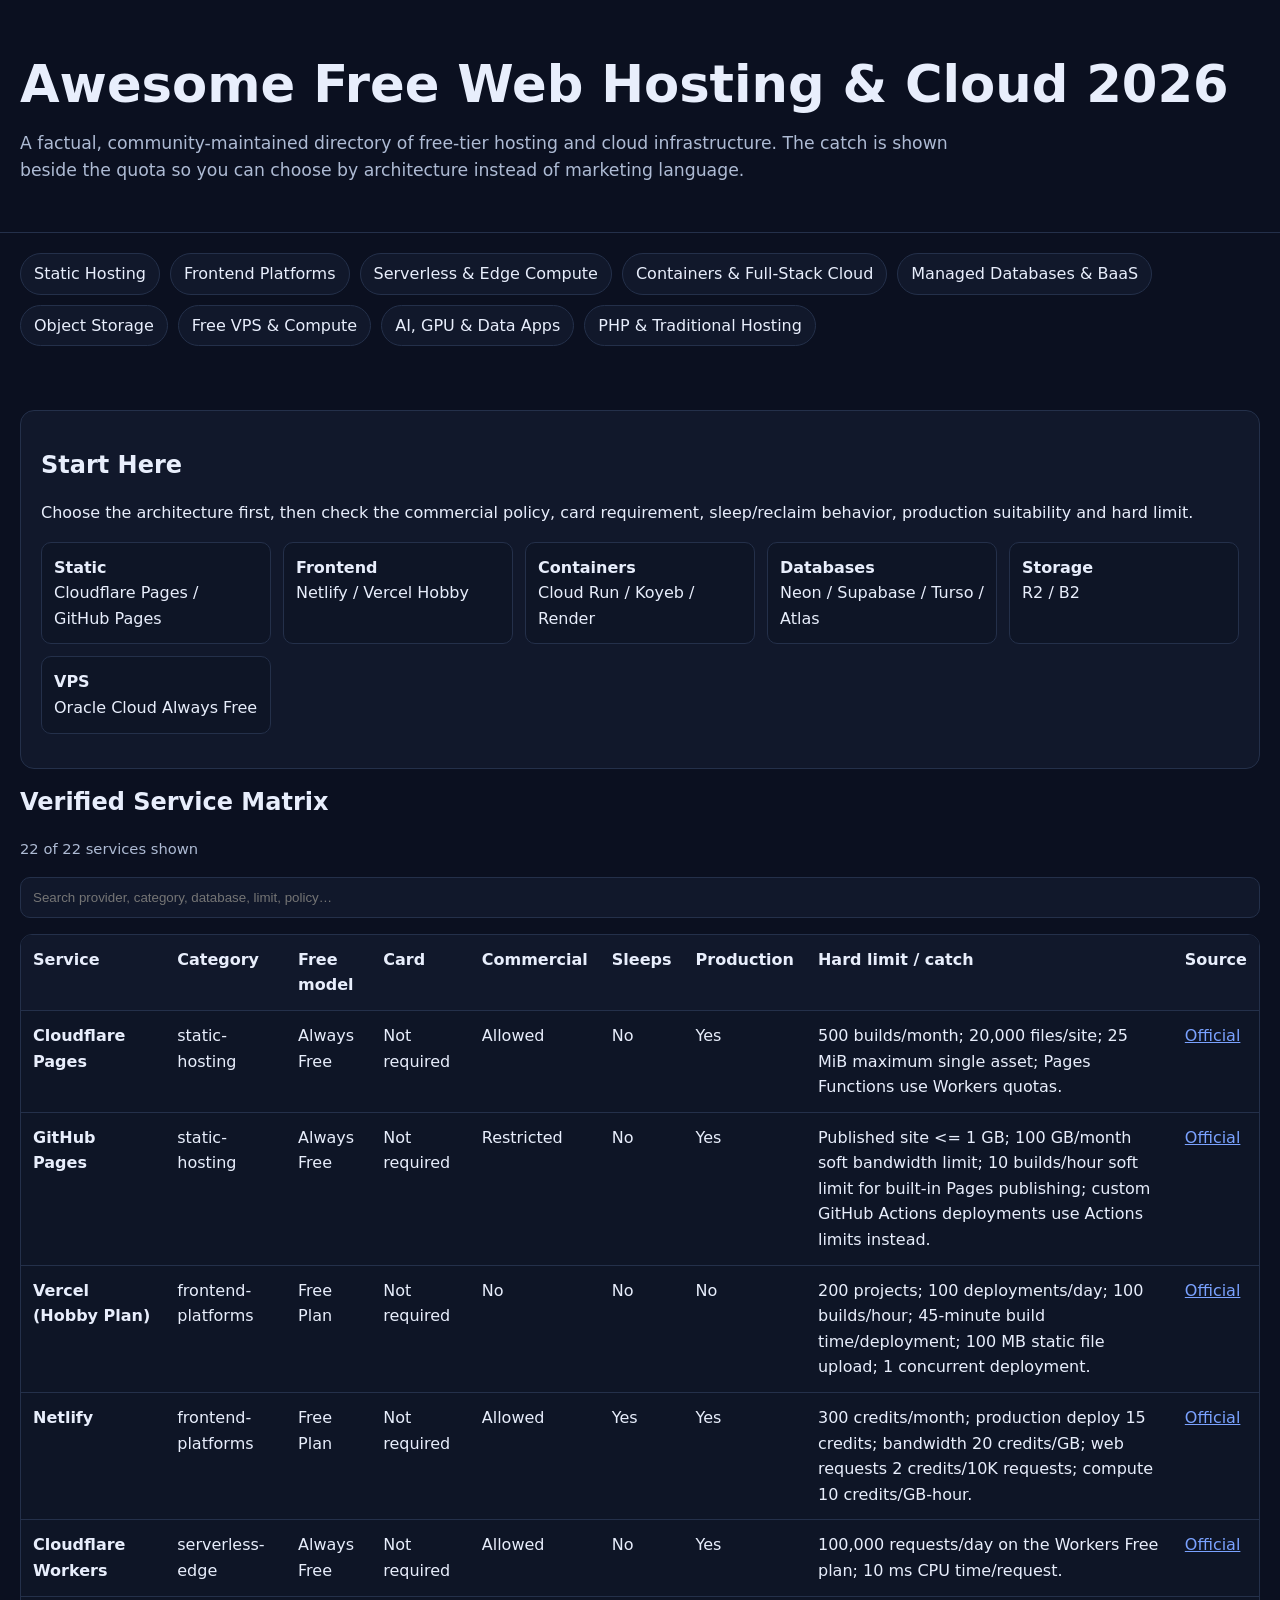
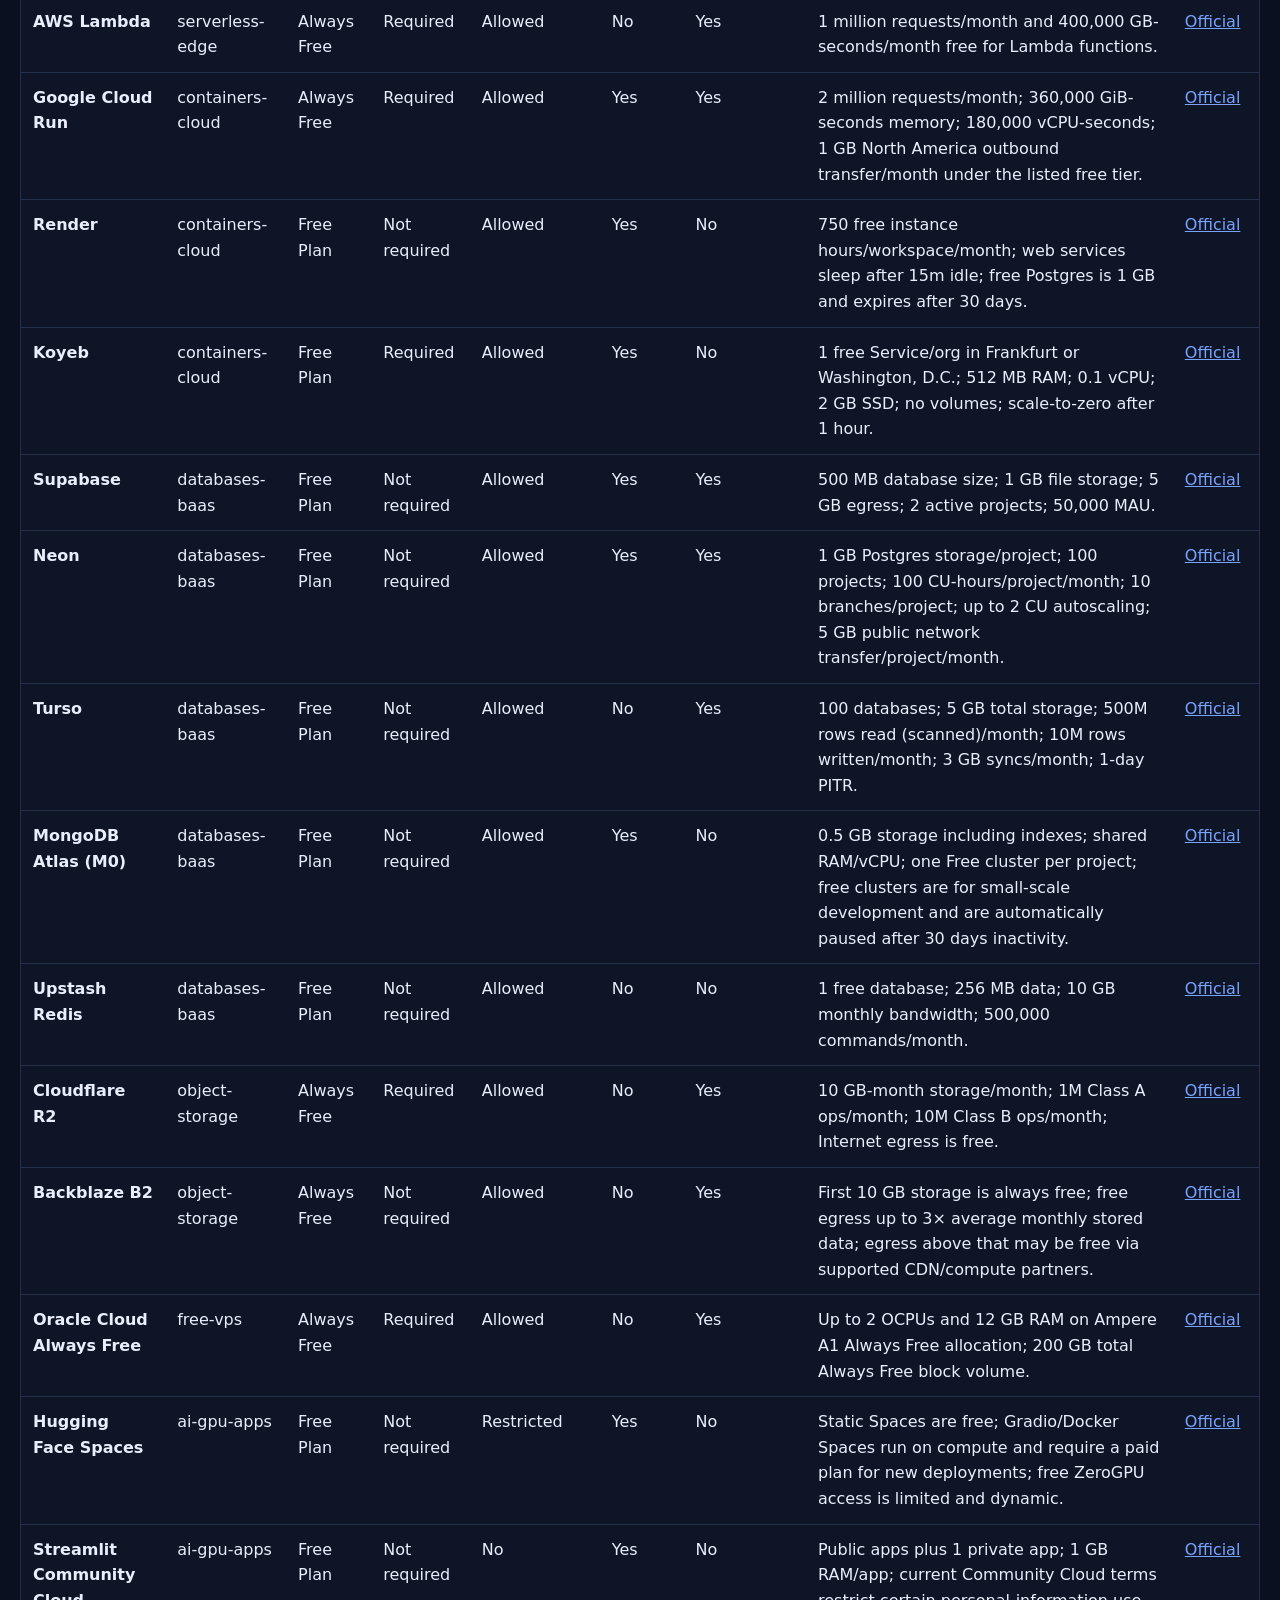
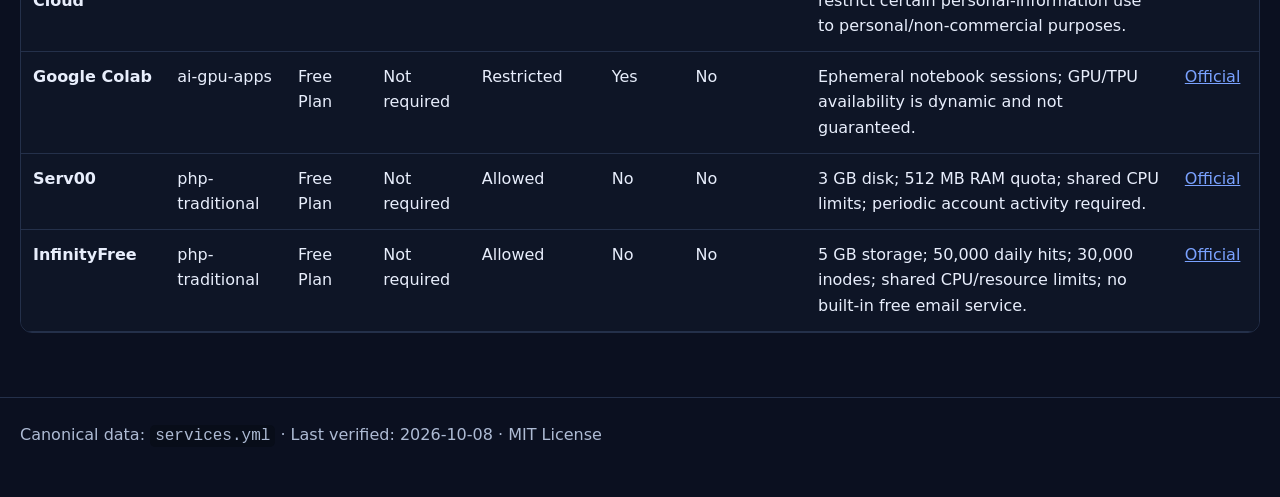
==== site/index.html @ 4ccb5a38 "Release 2.2.1 — finalize verified hosting guide" ====
<!doctype html>
<html lang="en">
<head>
<meta charset="utf-8">
<meta name="viewport" content="width=device-width,initial-scale=1">
<title>Free Web Hosting &amp; Cloud 2026 | Verified Free-Tier Directory</title>
<meta name="description" content="Verified 2026 directory of free web hosting, serverless compute, managed databases, object storage, VPS and AI/data platforms. Limits, commercial policies and signup requirements are shown clearly.">
<link rel="canonical" href="https://hamidic911.github.io/free-web-hosting-guide/">
<link rel="stylesheet" href="style.css">
</head>
<body>
<header class="hero"><div class="container">
<h1>Awesome Free Web Hosting &amp; Cloud 2026</h1>
<p class="lead">A factual, community-maintained directory of free-tier hosting and cloud infrastructure. The catch is shown beside the quota so you can choose by architecture instead of marketing language.</p>
</div></header>
<nav class="container nav" aria-label="Categories"><a href="static-hosting.html">Static Hosting</a><a href="frontend-platforms.html">Frontend Platforms</a><a href="serverless-edge.html">Serverless &amp; Edge Compute</a><a href="containers-cloud.html">Containers &amp; Full-Stack Cloud</a><a href="databases-baas.html">Managed Databases &amp; BaaS</a><a href="object-storage.html">Object Storage</a><a href="free-vps.html">Free VPS &amp; Compute</a><a href="ai-gpu-apps.html">AI, GPU &amp; Data Apps</a><a href="php-traditional.html">PHP &amp; Traditional Hosting</a></nav>
<main class="container">
<section class="card"><h2>Start Here</h2>
<p>Choose the architecture first, then check the commercial policy, card requirement, sleep/reclaim behavior, production suitability and hard limit.</p>
<div class="facts">
<div class="fact"><strong>Static</strong><br>Cloudflare Pages / GitHub Pages</div>
<div class="fact"><strong>Frontend</strong><br>Netlify / Vercel Hobby</div>
<div class="fact"><strong>Containers</strong><br>Cloud Run / Koyeb / Render</div>
<div class="fact"><strong>Databases</strong><br>Neon / Supabase / Turso / Atlas</div>
<div class="fact"><strong>Storage</strong><br>R2 / B2</div>
<div class="fact"><strong>VPS</strong><br>Oracle Cloud Always Free</div>
</div></section>
<section>
<h2>Verified Service Matrix</h2>
<p id="resultStatus" class="muted small" aria-live="polite">Loading services…</p>
<div class="tools"><input id="searchInput" type="search" placeholder="Search provider, category, database, limit, policy…" autocomplete="off"></div>
<div class="table-wrap"><table class="matrix"><thead><tr>
<th>Service</th><th>Category</th><th>Free model</th><th>Card</th><th>Commercial</th><th>Sleeps</th><th>Production</th><th>Hard limit / catch</th><th>Source</th>
</tr></thead><tbody id="servicesBody"></tbody></table></div>
</section>
</main>
<footer><div class="container">Canonical data: <code>services.yml</code> · Last verified: 2026-10-08 · MIT License</div></footer>
<script src="app.js"></script>
</body>
</html>
---- site/style.css ----
:root{--bg:#0b1020;--panel:#11182b;--panel2:#0e1526;--text:#e8eefc;--muted:#aebbd4;--border:#24304a;--accent:#7aa2ff;--good:#55d187;--warn:#f3c969;--bad:#ff7b7b}
*{box-sizing:border-box}
html{scroll-behavior:smooth}
body{margin:0;background:var(--bg);color:var(--text);font:16px/1.6 system-ui,-apple-system,Segoe UI,Roboto,sans-serif}
a{color:var(--accent)}
.container{width:min(1240px,calc(100% - 32px));margin:auto}
.hero{padding:52px 0 30px;border-bottom:1px solid var(--border)}
h1{font-size:clamp(2rem,4vw,3.5rem);line-height:1.08;margin:.1em 0}
h2{line-height:1.2}
.lead{color:var(--muted);max-width:980px;font-size:1.08rem}
.nav{display:flex;flex-wrap:wrap;gap:10px;padding:20px 0}
.nav a{border:1px solid var(--border);background:var(--panel);border-radius:999px;padding:7px 13px;text-decoration:none;color:var(--text)}
.nav a:hover{border-color:var(--accent)}
main{padding:28px 0 64px}
.card{background:var(--panel);border:1px solid var(--border);border-radius:14px;padding:20px;margin:16px 0}
.facts{display:grid;grid-template-columns:repeat(auto-fit,minmax(190px,1fr));gap:12px;margin:14px 0}
.fact{background:var(--panel2);border:1px solid var(--border);padding:12px;border-radius:10px}
.tools{display:flex;gap:12px;flex-wrap:wrap;margin:16px 0}
.tools input{flex:1;min-width:260px;background:var(--panel);color:var(--text);border:1px solid var(--border);border-radius:10px;padding:12px}
.table-wrap{overflow:auto;border:1px solid var(--border);border-radius:12px}
.matrix{width:100%;border-collapse:collapse;min-width:1120px;background:var(--panel2)}
th,td{border-bottom:1px solid var(--border);padding:12px;text-align:left;vertical-align:top}
th{background:var(--panel);position:sticky;top:0;z-index:1}
.badge{display:inline-block;border:1px solid var(--border);border-radius:999px;padding:3px 9px;font-size:.86rem;background:var(--panel2)}
.muted{color:var(--muted)}
.small{font-size:.92rem}
.notice{border-left:4px solid var(--warn)}
footer{border-top:1px solid var(--border);padding:24px 0 50px;color:var(--muted)}
code{background:#080d19;padding:2px 5px;border-radius:5px}
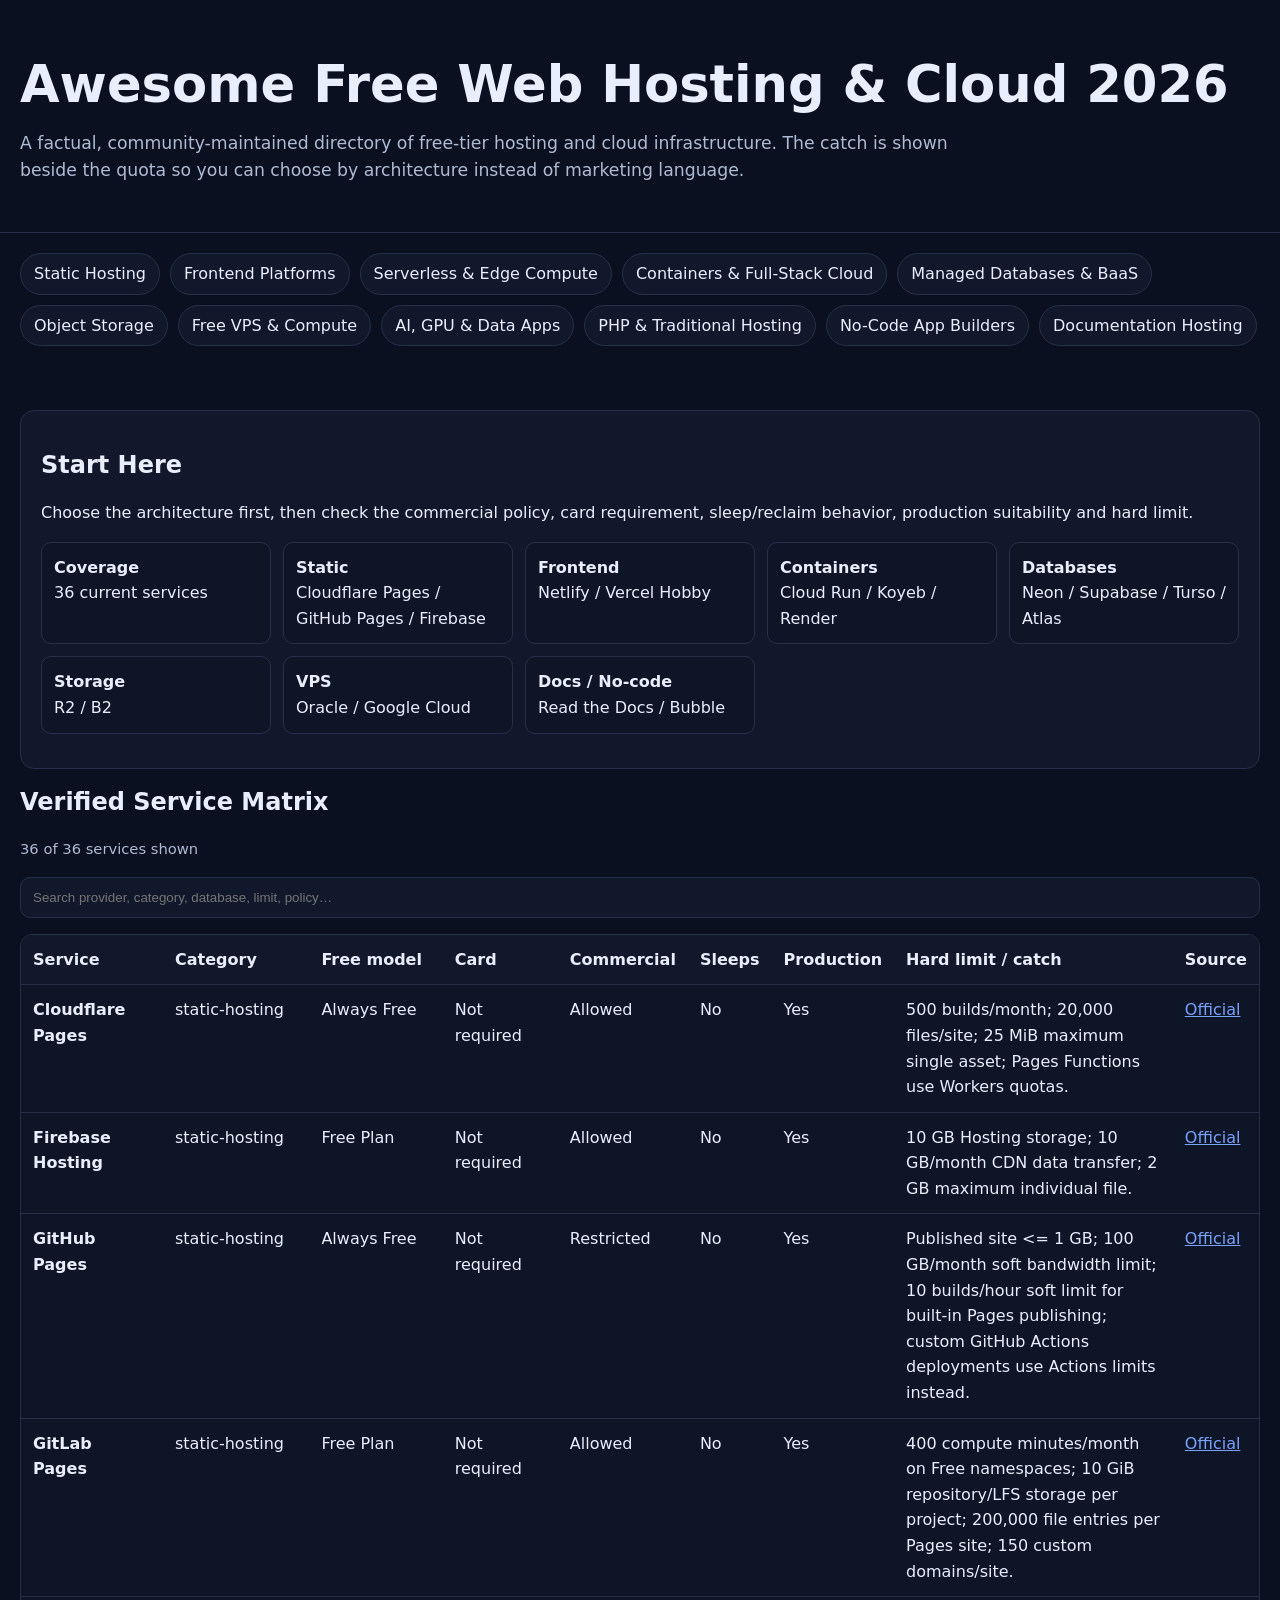
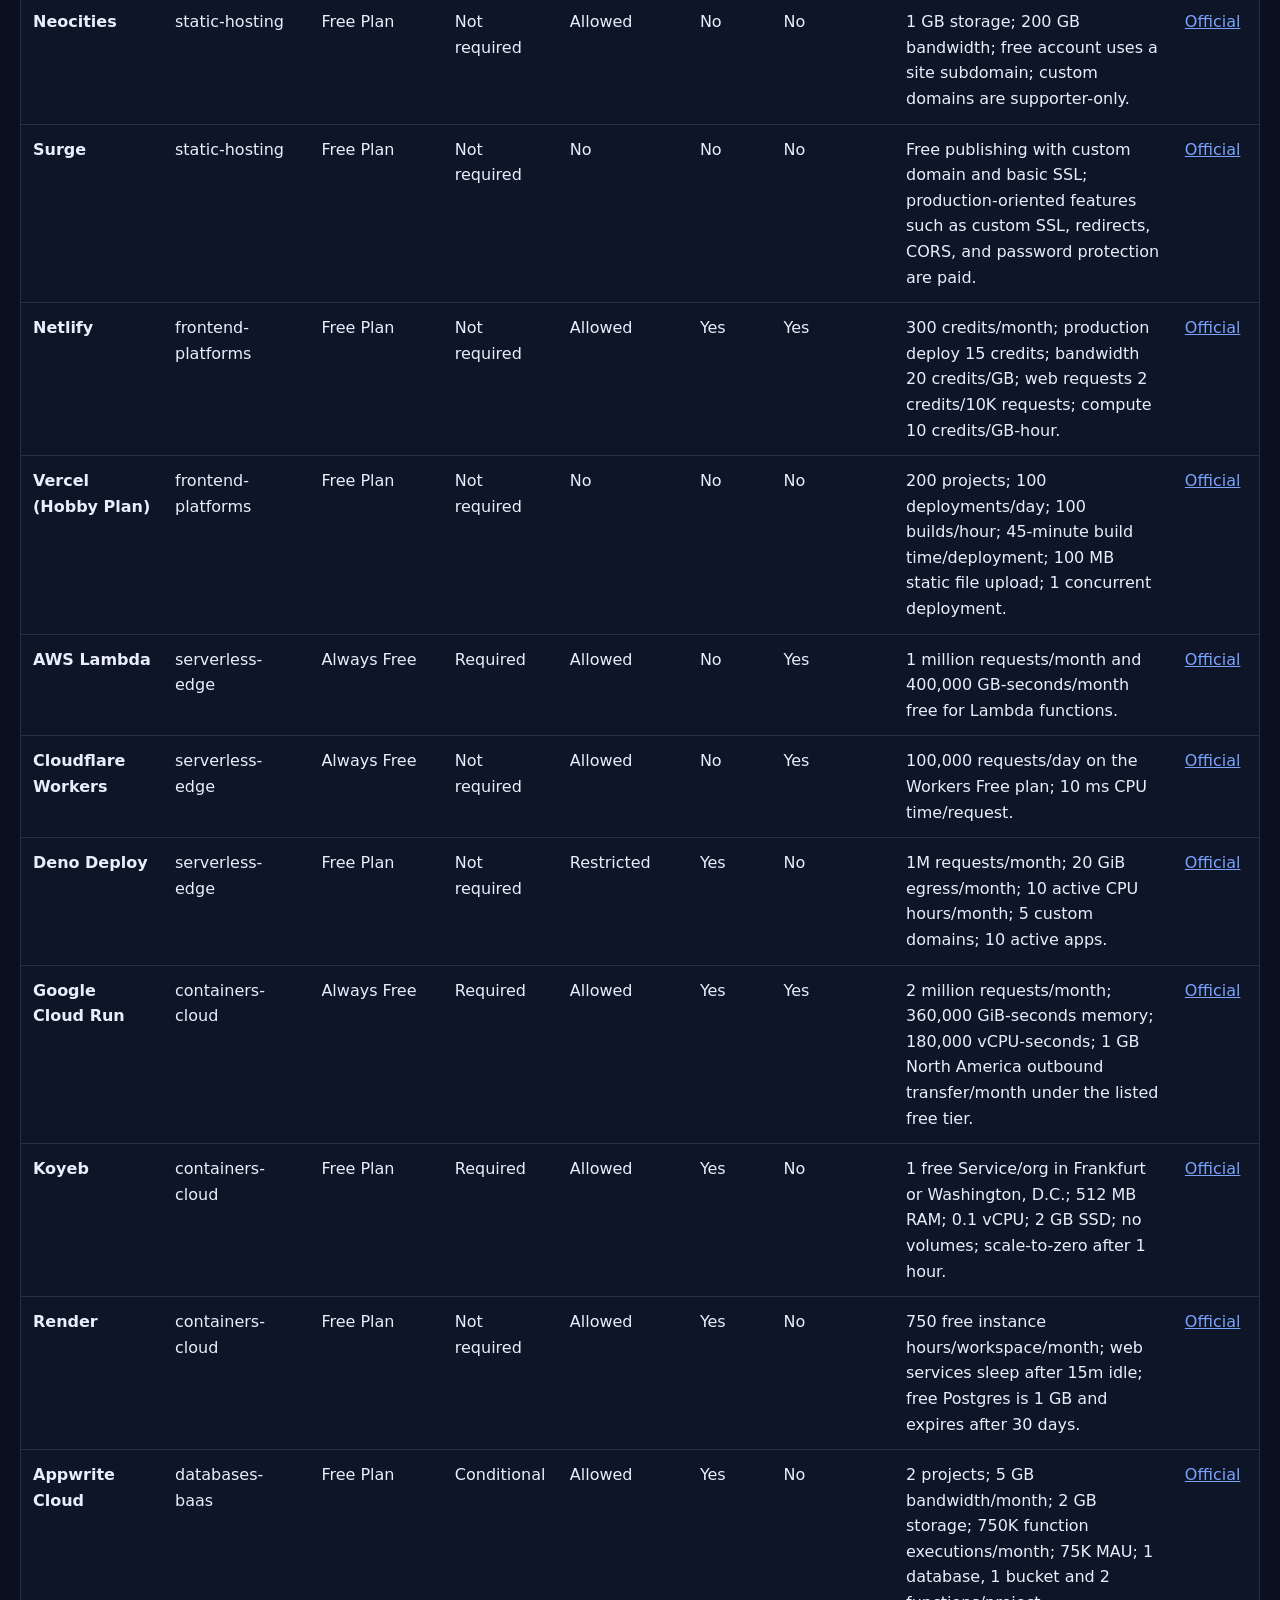
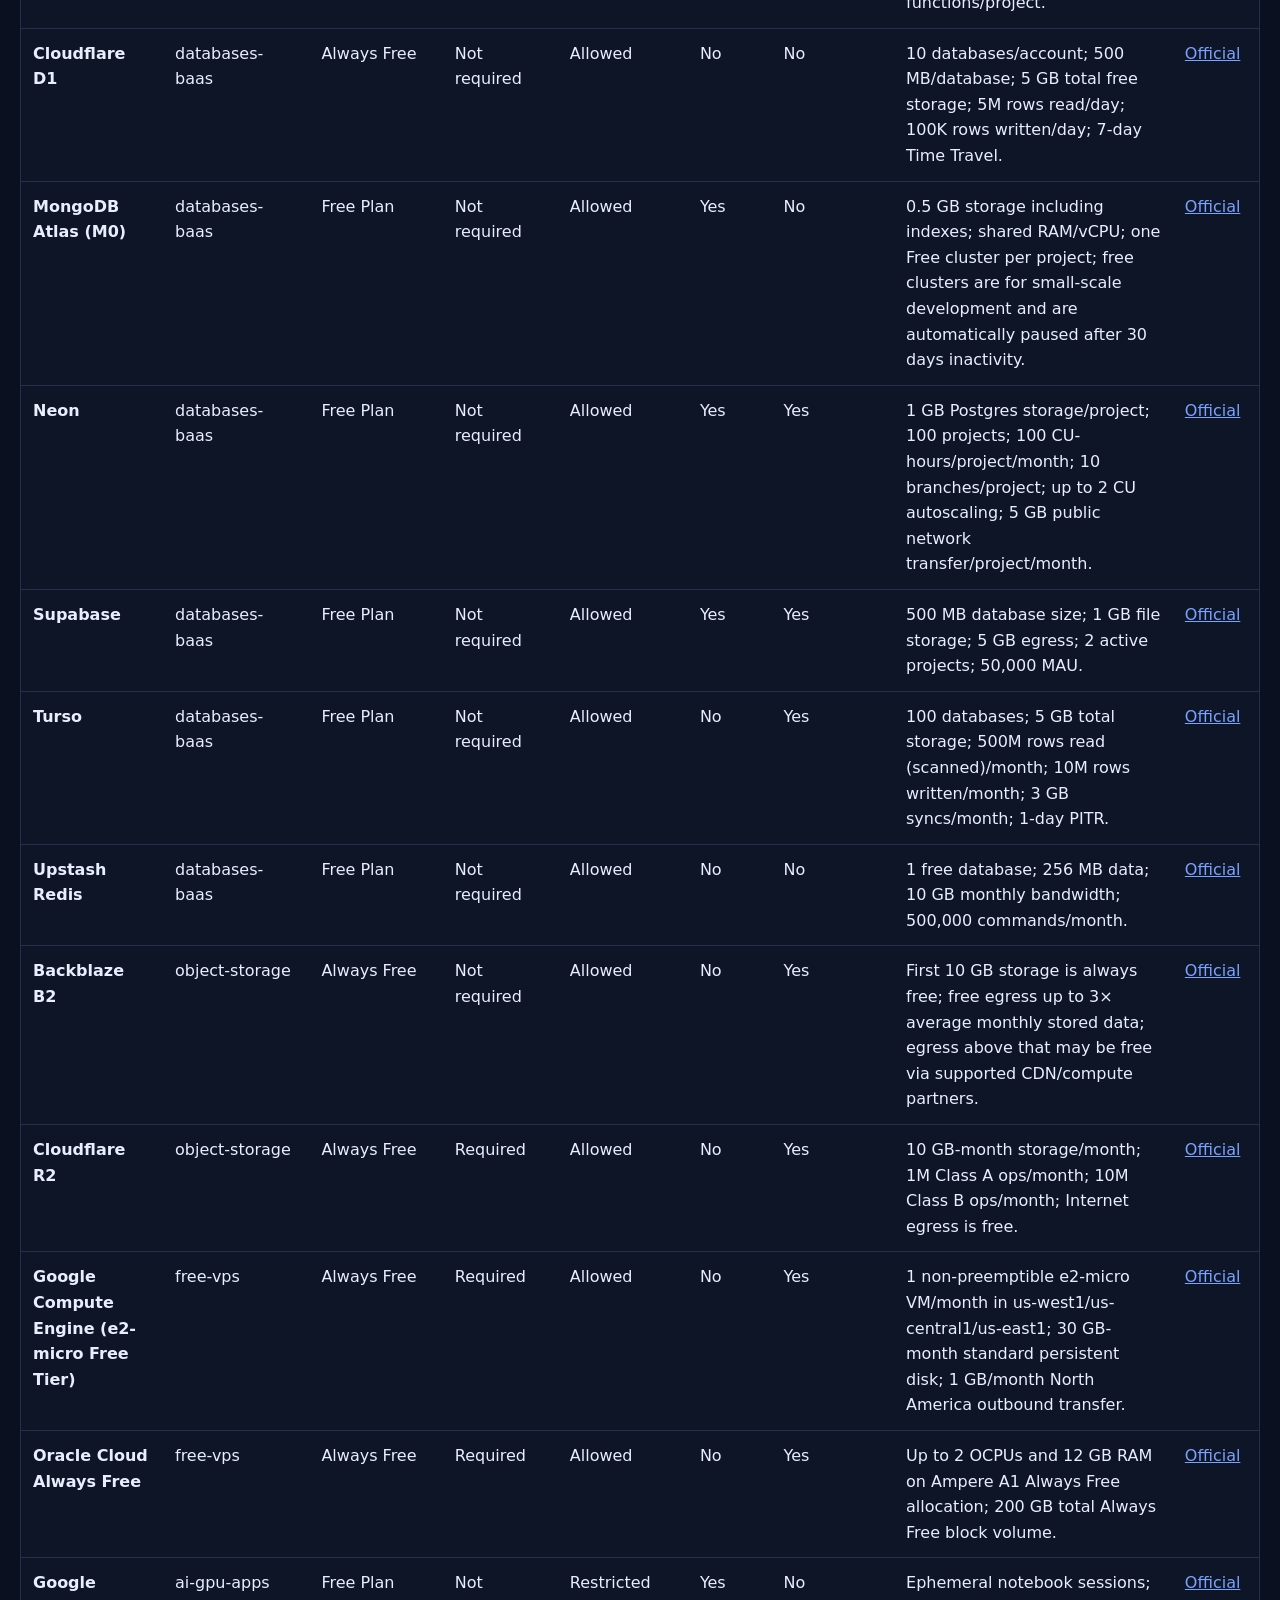
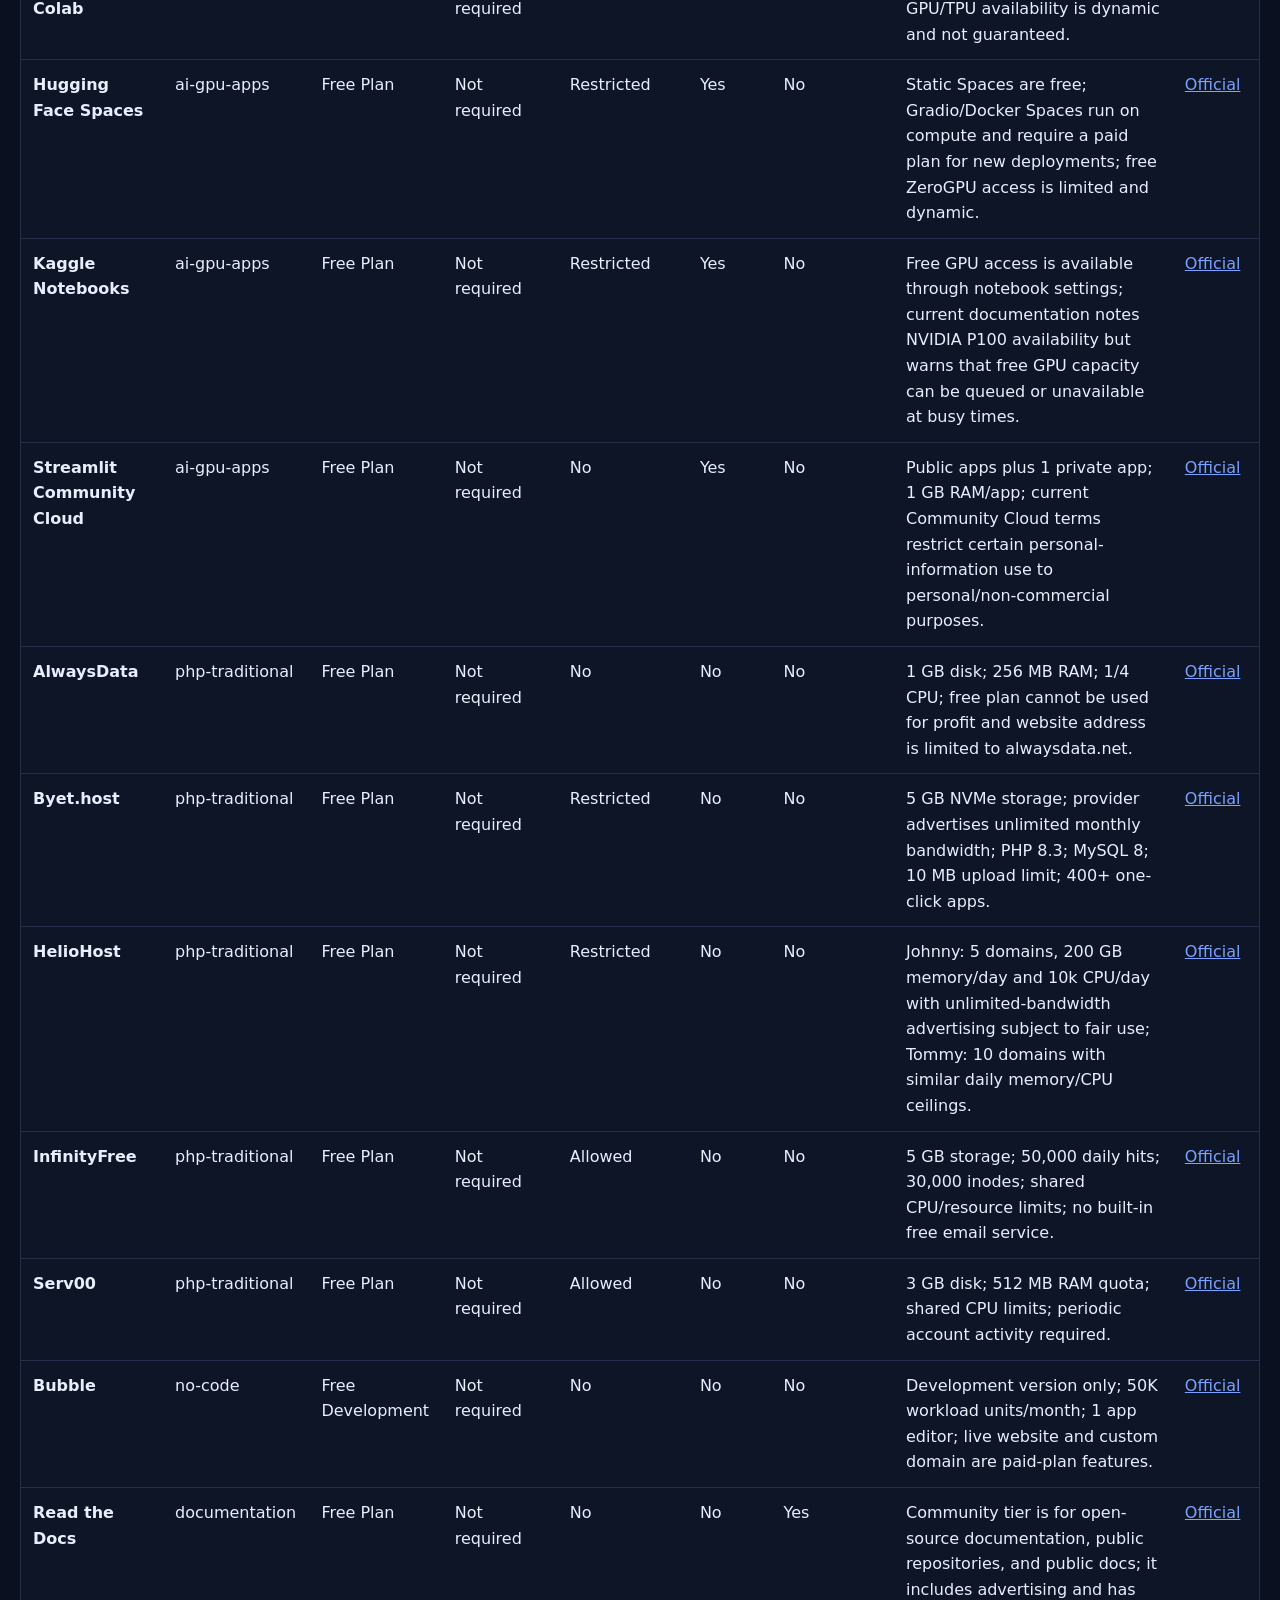
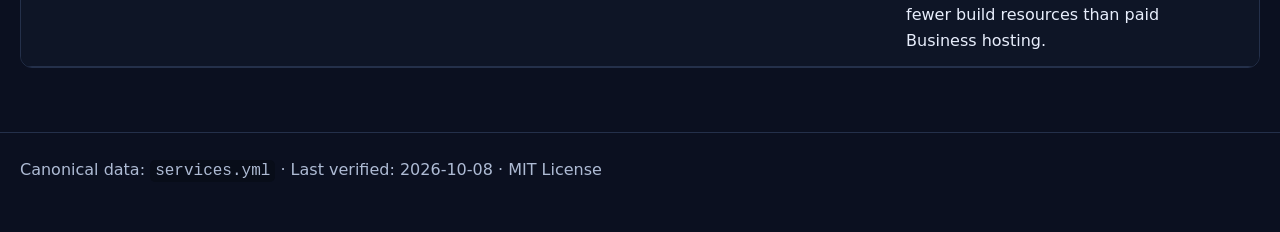
==== commit 64091494: "Expand verified service coverage — release 2.3.0" ====
--- a/site/index.html
+++ b/site/index.html
@@ -13,17 +13,19 @@
 <h1>Awesome Free Web Hosting &amp; Cloud 2026</h1>
 <p class="lead">A factual, community-maintained directory of free-tier hosting and cloud infrastructure. The catch is shown beside the quota so you can choose by architecture instead of marketing language.</p>
 </div></header>
-<nav class="container nav" aria-label="Categories"><a href="static-hosting.html">Static Hosting</a><a href="frontend-platforms.html">Frontend Platforms</a><a href="serverless-edge.html">Serverless &amp; Edge Compute</a><a href="containers-cloud.html">Containers &amp; Full-Stack Cloud</a><a href="databases-baas.html">Managed Databases &amp; BaaS</a><a href="object-storage.html">Object Storage</a><a href="free-vps.html">Free VPS &amp; Compute</a><a href="ai-gpu-apps.html">AI, GPU &amp; Data Apps</a><a href="php-traditional.html">PHP &amp; Traditional Hosting</a></nav>
+<nav class="container nav" aria-label="Categories"><a href="static-hosting.html">Static Hosting</a><a href="frontend-platforms.html">Frontend Platforms</a><a href="serverless-edge.html">Serverless &amp; Edge Compute</a><a href="containers-cloud.html">Containers &amp; Full-Stack Cloud</a><a href="databases-baas.html">Managed Databases &amp; BaaS</a><a href="object-storage.html">Object Storage</a><a href="free-vps.html">Free VPS &amp; Compute</a><a href="ai-gpu-apps.html">AI, GPU &amp; Data Apps</a><a href="php-traditional.html">PHP &amp; Traditional Hosting</a><a href="no-code.html">No-Code App Builders</a><a href="documentation.html">Documentation Hosting</a></nav>
 <main class="container">
 <section class="card"><h2>Start Here</h2>
 <p>Choose the architecture first, then check the commercial policy, card requirement, sleep/reclaim behavior, production suitability and hard limit.</p>
 <div class="facts">
-<div class="fact"><strong>Static</strong><br>Cloudflare Pages / GitHub Pages</div>
+<div class="fact"><strong>Coverage</strong><br>36 current services</div>
+<div class="fact"><strong>Static</strong><br>Cloudflare Pages / GitHub Pages / Firebase</div>
 <div class="fact"><strong>Frontend</strong><br>Netlify / Vercel Hobby</div>
 <div class="fact"><strong>Containers</strong><br>Cloud Run / Koyeb / Render</div>
 <div class="fact"><strong>Databases</strong><br>Neon / Supabase / Turso / Atlas</div>
 <div class="fact"><strong>Storage</strong><br>R2 / B2</div>
-<div class="fact"><strong>VPS</strong><br>Oracle Cloud Always Free</div>
+<div class="fact"><strong>VPS</strong><br>Oracle / Google Cloud</div>
+<div class="fact"><strong>Docs / No-code</strong><br>Read the Docs / Bubble</div>
 </div></section>
 <section>
 <h2>Verified Service Matrix</h2>
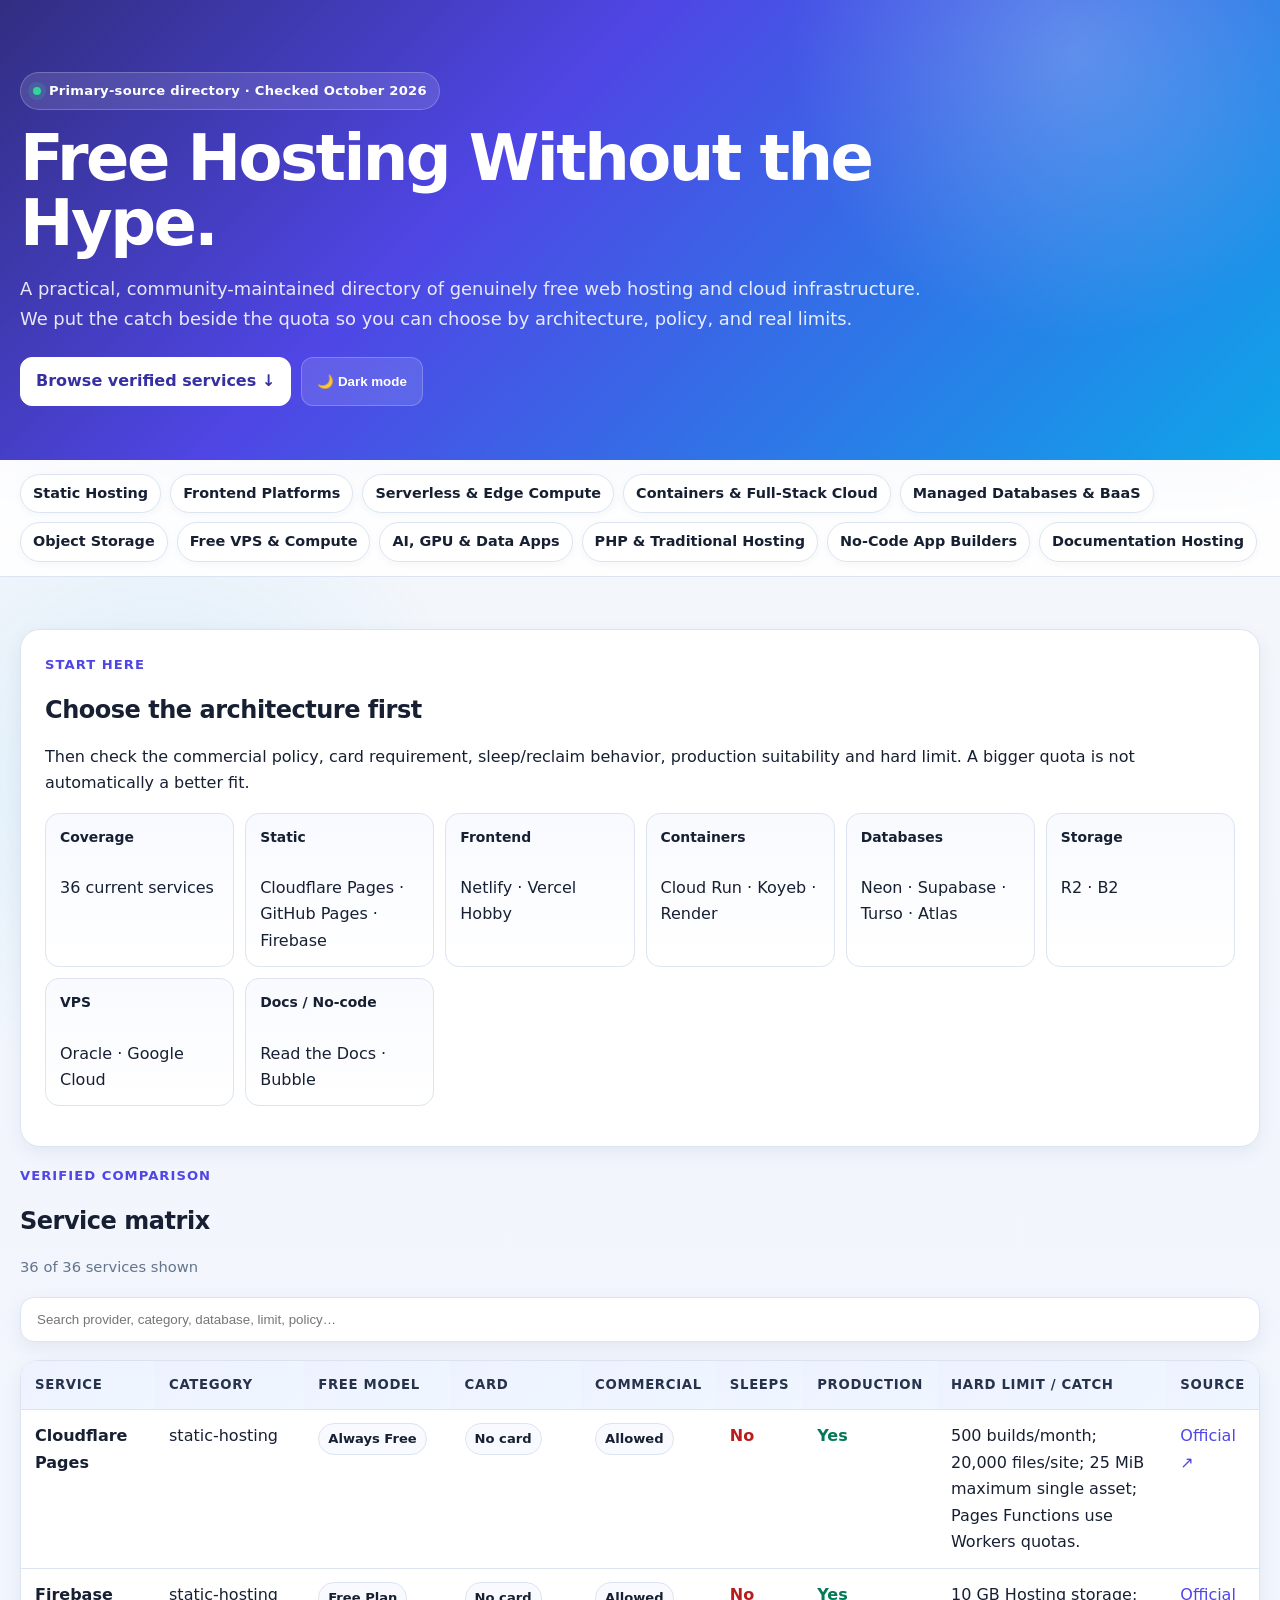
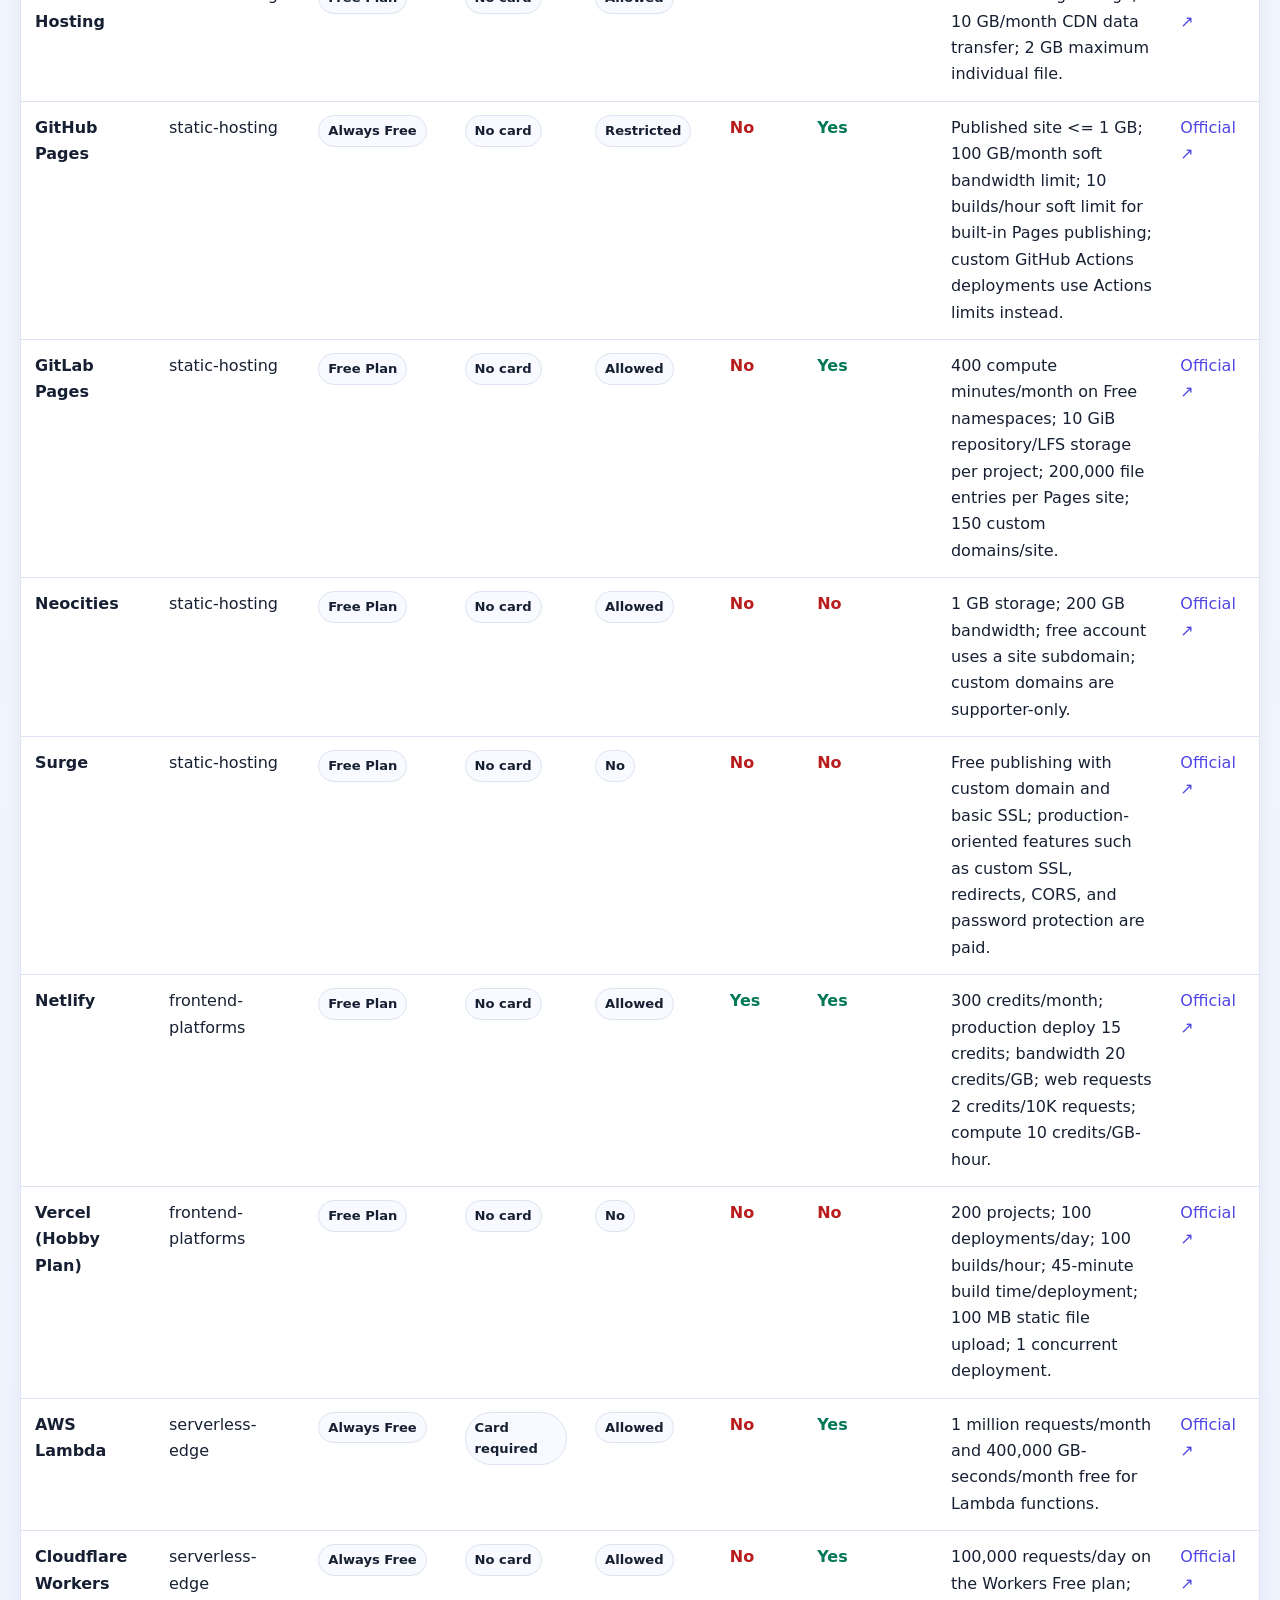
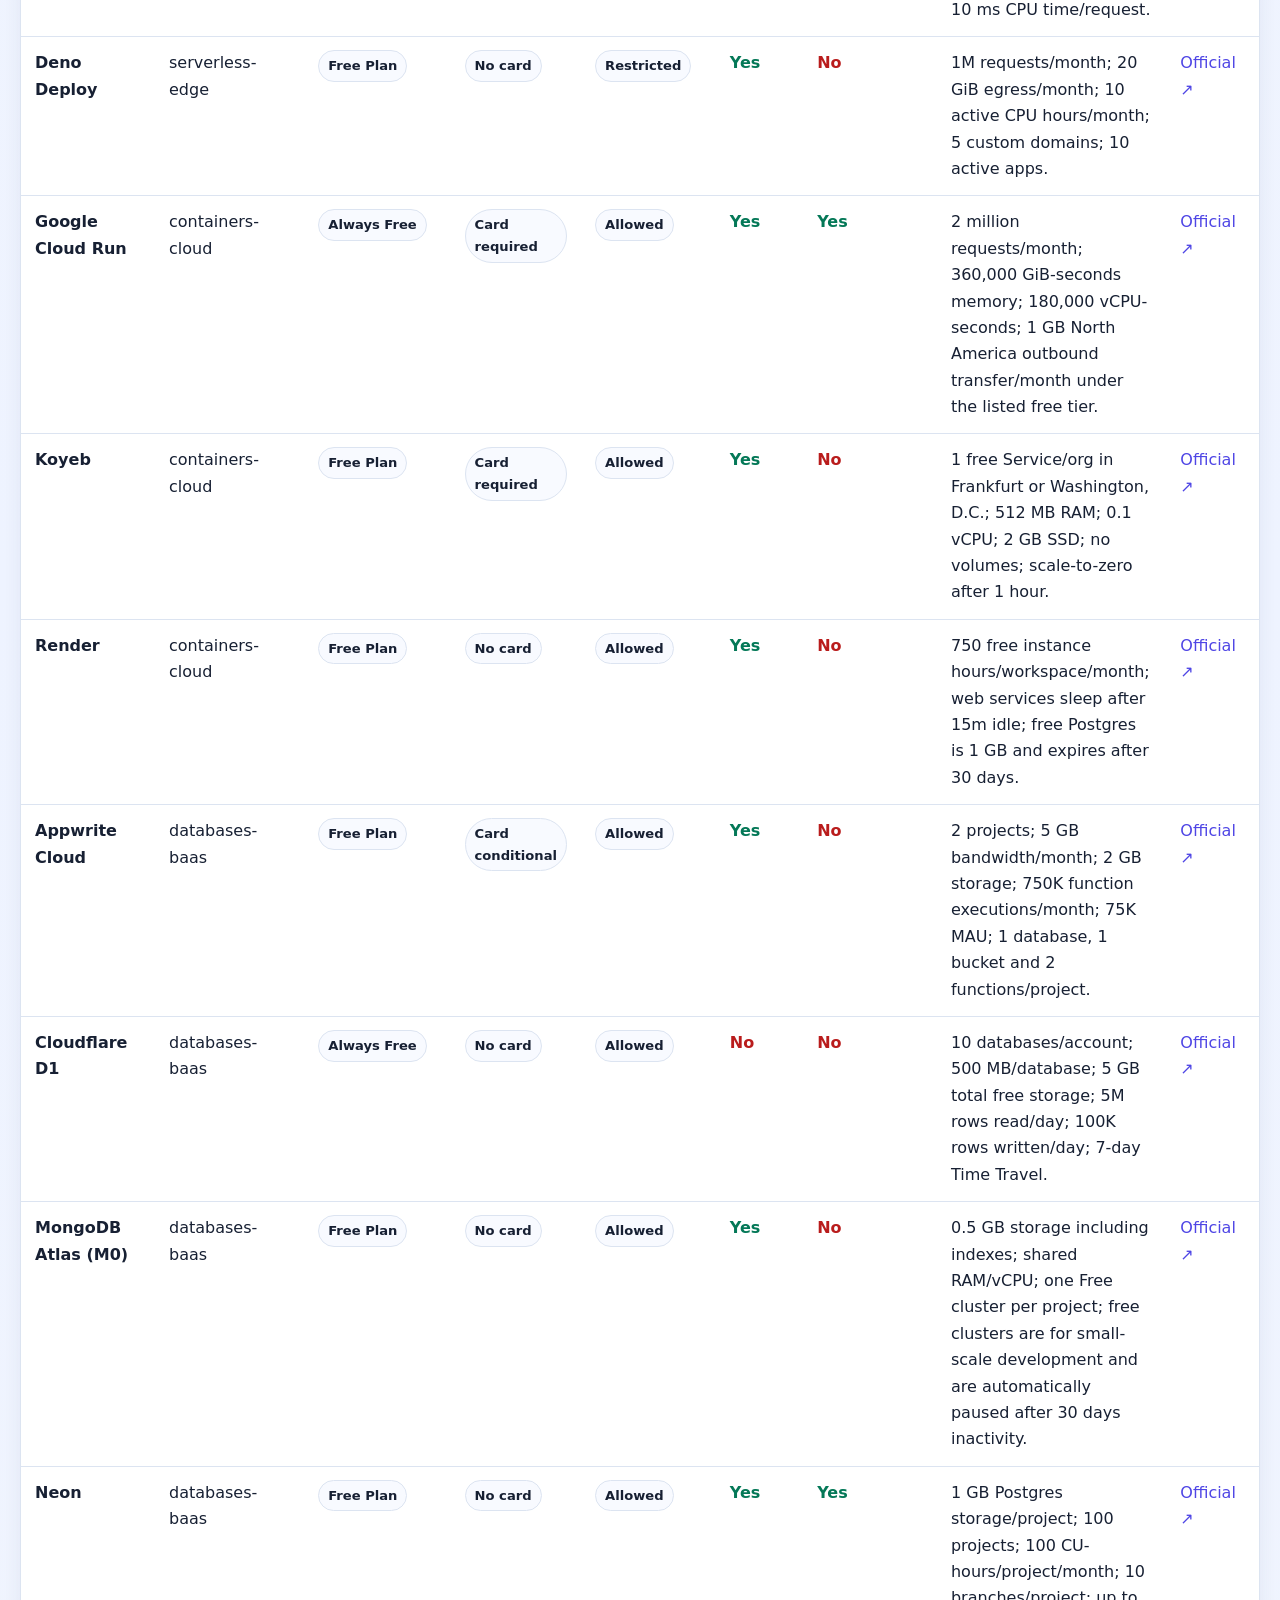
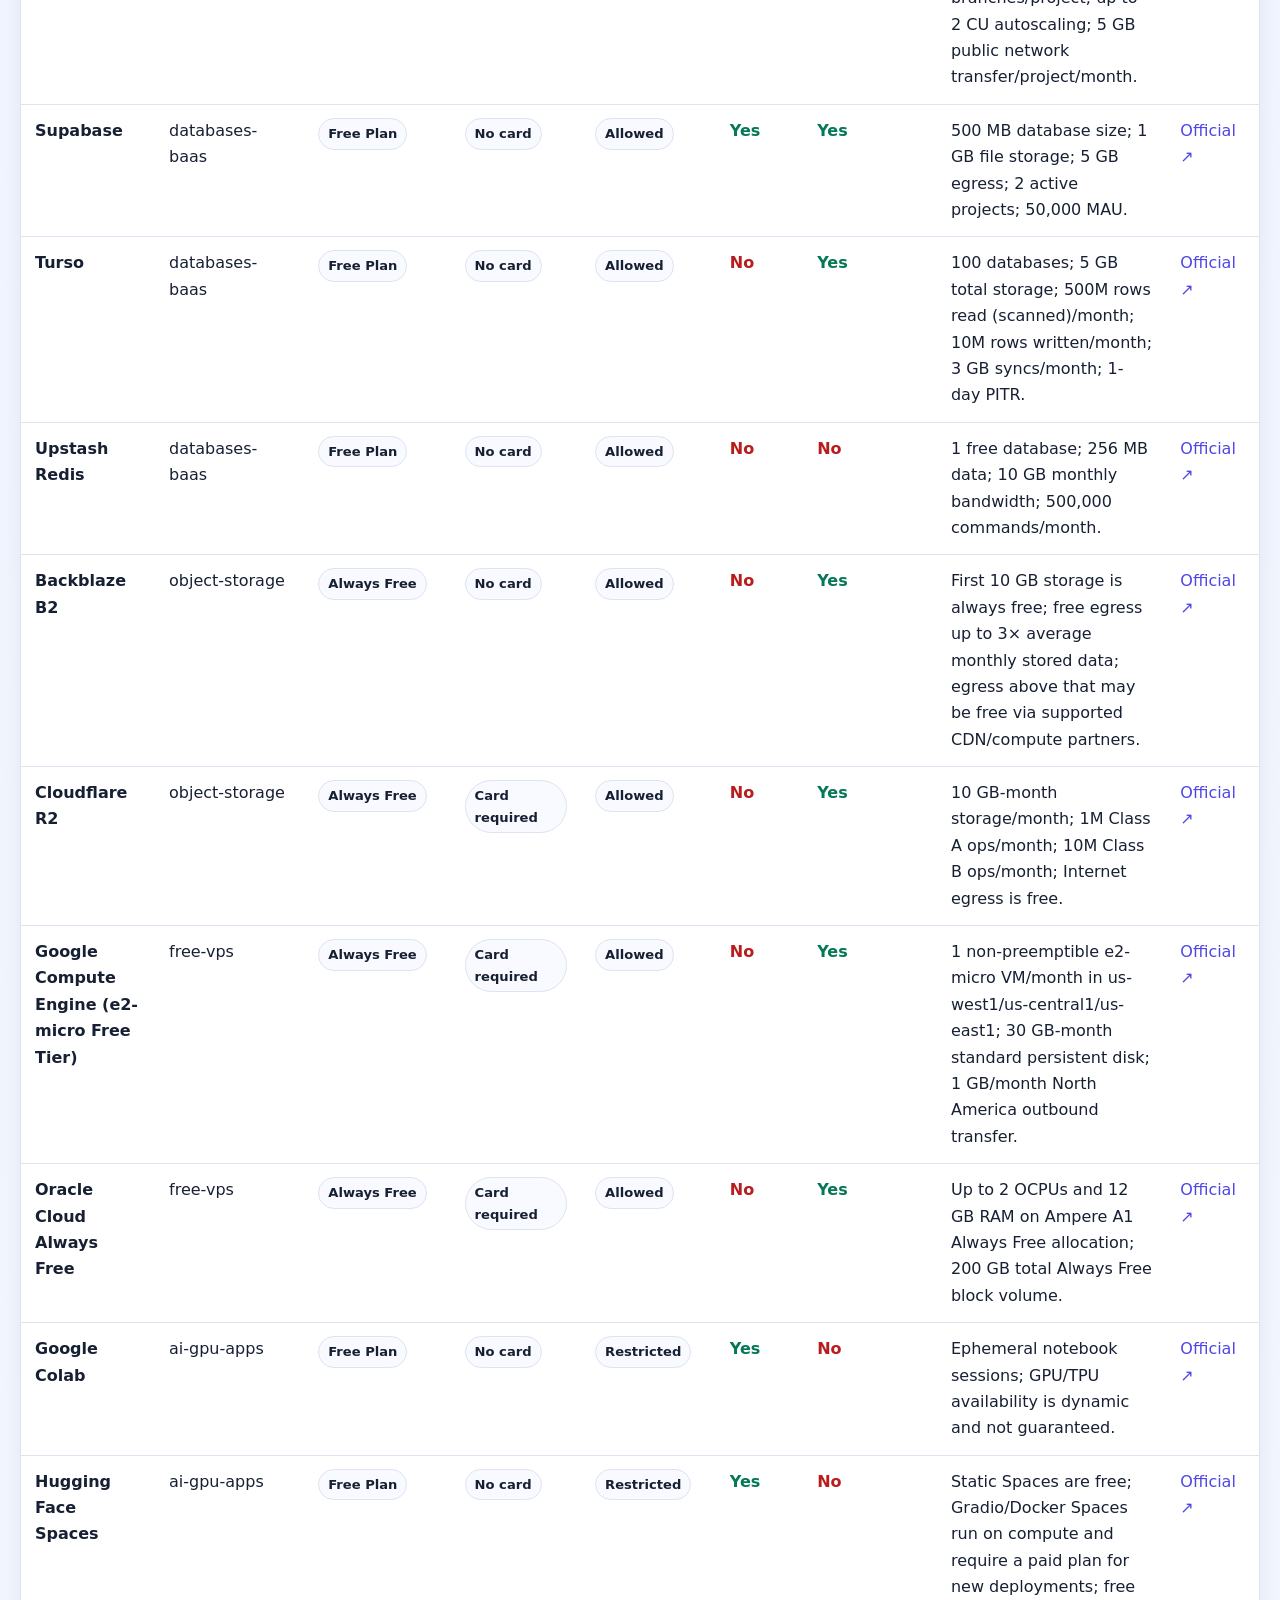
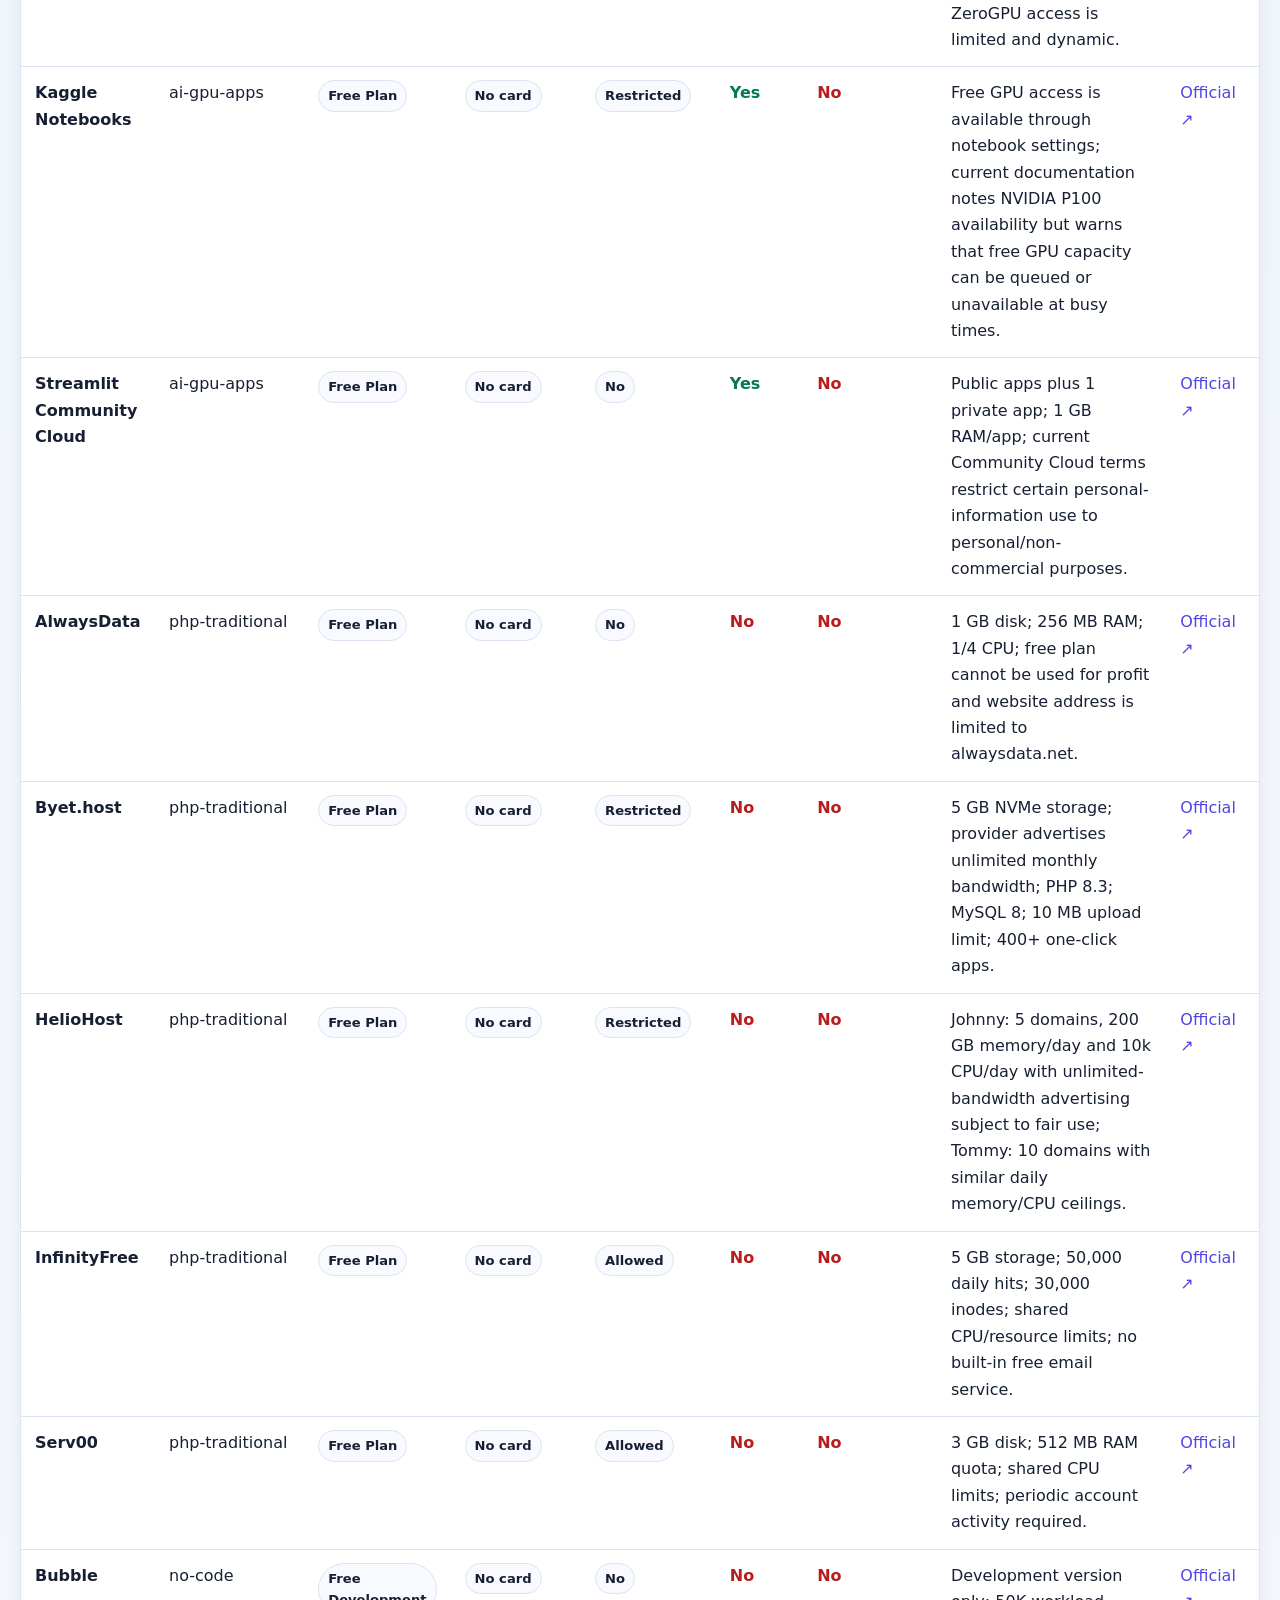
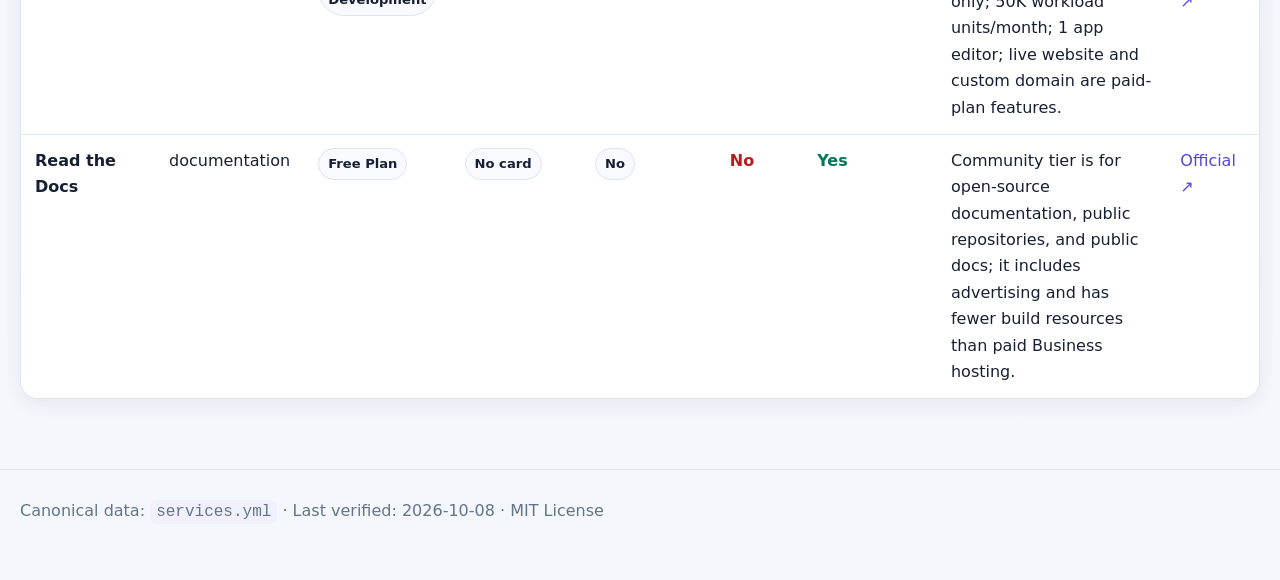
==== commit 260ea85f: "Expand verified service coverage — release 2.3.1" ====
--- a/site/index.html
+++ b/site/index.html
@@ -9,28 +9,37 @@
 <link rel="stylesheet" href="style.css">
 </head>
 <body>
-<header class="hero"><div class="container">
-<h1>Awesome Free Web Hosting &amp; Cloud 2026</h1>
-<p class="lead">A factual, community-maintained directory of free-tier hosting and cloud infrastructure. The catch is shown beside the quota so you can choose by architecture instead of marketing language.</p>
+<header class="hero"><div class="container hero-inner">
+<div class="eyebrow">Primary-source directory · Checked October 2026</div>
+<h1>Free Hosting Without the Hype.</h1>
+<p class="lead">A practical, community-maintained directory of genuinely free web hosting and cloud infrastructure. We put the catch beside the quota so you can choose by architecture, policy, and real limits.</p>
+<div class="hero-actions">
+<a class="button primary" href="#matrix">Browse verified services ↓</a>
+<button class="button theme-toggle" id="themeToggle" type="button" aria-label="Toggle color theme">🌙 Dark mode</button>
+</div>
 </div></header>
-<nav class="container nav" aria-label="Categories"><a href="static-hosting.html">Static Hosting</a><a href="frontend-platforms.html">Frontend Platforms</a><a href="serverless-edge.html">Serverless &amp; Edge Compute</a><a href="containers-cloud.html">Containers &amp; Full-Stack Cloud</a><a href="databases-baas.html">Managed Databases &amp; BaaS</a><a href="object-storage.html">Object Storage</a><a href="free-vps.html">Free VPS &amp; Compute</a><a href="ai-gpu-apps.html">AI, GPU &amp; Data Apps</a><a href="php-traditional.html">PHP &amp; Traditional Hosting</a><a href="no-code.html">No-Code App Builders</a><a href="documentation.html">Documentation Hosting</a></nav>
+<nav class="nav-wrap"><div class="container nav" aria-label="Categories"><a href="static-hosting.html">Static Hosting</a><a href="frontend-platforms.html">Frontend Platforms</a><a href="serverless-edge.html">Serverless &amp; Edge Compute</a><a href="containers-cloud.html">Containers &amp; Full-Stack Cloud</a><a href="databases-baas.html">Managed Databases &amp; BaaS</a><a href="object-storage.html">Object Storage</a><a href="free-vps.html">Free VPS &amp; Compute</a><a href="ai-gpu-apps.html">AI, GPU &amp; Data Apps</a><a href="php-traditional.html">PHP &amp; Traditional Hosting</a><a href="no-code.html">No-Code App Builders</a><a href="documentation.html">Documentation Hosting</a></div></nav>
 <main class="container">
-<section class="card"><h2>Start Here</h2>
-<p>Choose the architecture first, then check the commercial policy, card requirement, sleep/reclaim behavior, production suitability and hard limit.</p>
+<section class="card">
+<div class="section-kicker">Start here</div>
+<h2>Choose the architecture first</h2>
+<p>Then check the commercial policy, card requirement, sleep/reclaim behavior, production suitability and hard limit. A bigger quota is not automatically a better fit.</p>
 <div class="facts">
 <div class="fact"><strong>Coverage</strong><br>36 current services</div>
-<div class="fact"><strong>Static</strong><br>Cloudflare Pages / GitHub Pages / Firebase</div>
-<div class="fact"><strong>Frontend</strong><br>Netlify / Vercel Hobby</div>
-<div class="fact"><strong>Containers</strong><br>Cloud Run / Koyeb / Render</div>
-<div class="fact"><strong>Databases</strong><br>Neon / Supabase / Turso / Atlas</div>
-<div class="fact"><strong>Storage</strong><br>R2 / B2</div>
-<div class="fact"><strong>VPS</strong><br>Oracle / Google Cloud</div>
-<div class="fact"><strong>Docs / No-code</strong><br>Read the Docs / Bubble</div>
-</div></section>
-<section>
-<h2>Verified Service Matrix</h2>
+<div class="fact"><strong>Static</strong><br>Cloudflare Pages · GitHub Pages · Firebase</div>
+<div class="fact"><strong>Frontend</strong><br>Netlify · Vercel Hobby</div>
+<div class="fact"><strong>Containers</strong><br>Cloud Run · Koyeb · Render</div>
+<div class="fact"><strong>Databases</strong><br>Neon · Supabase · Turso · Atlas</div>
+<div class="fact"><strong>Storage</strong><br>R2 · B2</div>
+<div class="fact"><strong>VPS</strong><br>Oracle · Google Cloud</div>
+<div class="fact"><strong>Docs / No-code</strong><br>Read the Docs · Bubble</div>
+</div>
+</section>
+<section id="matrix">
+<div class="section-kicker">Verified comparison</div>
+<h2>Service matrix</h2>
 <p id="resultStatus" class="muted small" aria-live="polite">Loading services…</p>
-<div class="tools"><input id="searchInput" type="search" placeholder="Search provider, category, database, limit, policy…" autocomplete="off"></div>
+<div class="tools"><input id="searchInput" type="search" placeholder="Search provider, category, database, limit, policy…" autocomplete="off" aria-label="Search verified services"></div>
 <div class="table-wrap"><table class="matrix"><thead><tr>
 <th>Service</th><th>Category</th><th>Free model</th><th>Card</th><th>Commercial</th><th>Sleeps</th><th>Production</th><th>Hard limit / catch</th><th>Source</th>
 </tr></thead><tbody id="servicesBody"></tbody></table></div>
--- a/site/style.css
+++ b/site/style.css
@@ -1,29 +1,66 @@
-:root{--bg:#0b1020;--panel:#11182b;--panel2:#0e1526;--text:#e8eefc;--muted:#aebbd4;--border:#24304a;--accent:#7aa2ff;--good:#55d187;--warn:#f3c969;--bad:#ff7b7b}
+:root{
+  --bg:#f4f7fb; --bg-soft:#eef3ff; --surface:#ffffff; --surface-2:#f8faff;
+  --text:#172033; --muted:#64748b; --border:#dce4f1;
+  --primary:#4f46e5; --primary-2:#6366f1; --cyan:#0ea5e9; --teal:#10b981;
+  --amber:#f59e0b; --red:#ef4444; --shadow:0 14px 40px rgba(42,58,100,.10);
+  --shadow-soft:0 6px 18px rgba(42,58,100,.07);
+}
+html[data-theme="dark"]{
+  --bg:#0b1220; --bg-soft:#101a2d; --surface:#111b30; --surface-2:#0e1729;
+  --text:#edf2ff; --muted:#aab8d1; --border:#24324d;
+  --primary:#818cf8; --primary-2:#6366f1; --cyan:#38bdf8; --teal:#34d399;
+  --amber:#fbbf24; --red:#fb7185; --shadow:0 18px 45px rgba(0,0,0,.28); --shadow-soft:0 8px 22px rgba(0,0,0,.20);
+}
 *{box-sizing:border-box}
 html{scroll-behavior:smooth}
-body{margin:0;background:var(--bg);color:var(--text);font:16px/1.6 system-ui,-apple-system,Segoe UI,Roboto,sans-serif}
-a{color:var(--accent)}
-.container{width:min(1240px,calc(100% - 32px));margin:auto}
-.hero{padding:52px 0 30px;border-bottom:1px solid var(--border)}
-h1{font-size:clamp(2rem,4vw,3.5rem);line-height:1.08;margin:.1em 0}
-h2{line-height:1.2}
-.lead{color:var(--muted);max-width:980px;font-size:1.08rem}
-.nav{display:flex;flex-wrap:wrap;gap:10px;padding:20px 0}
-.nav a{border:1px solid var(--border);background:var(--panel);border-radius:999px;padding:7px 13px;text-decoration:none;color:var(--text)}
-.nav a:hover{border-color:var(--accent)}
-main{padding:28px 0 64px}
-.card{background:var(--panel);border:1px solid var(--border);border-radius:14px;padding:20px;margin:16px 0}
-.facts{display:grid;grid-template-columns:repeat(auto-fit,minmax(190px,1fr));gap:12px;margin:14px 0}
-.fact{background:var(--panel2);border:1px solid var(--border);padding:12px;border-radius:10px}
-.tools{display:flex;gap:12px;flex-wrap:wrap;margin:16px 0}
-.tools input{flex:1;min-width:260px;background:var(--panel);color:var(--text);border:1px solid var(--border);border-radius:10px;padding:12px}
-.table-wrap{overflow:auto;border:1px solid var(--border);border-radius:12px}
-.matrix{width:100%;border-collapse:collapse;min-width:1120px;background:var(--panel2)}
-th,td{border-bottom:1px solid var(--border);padding:12px;text-align:left;vertical-align:top}
-th{background:var(--panel);position:sticky;top:0;z-index:1}
-.badge{display:inline-block;border:1px solid var(--border);border-radius:999px;padding:3px 9px;font-size:.86rem;background:var(--panel2)}
-.muted{color:var(--muted)}
-.small{font-size:.92rem}
-.notice{border-left:4px solid var(--warn)}
-footer{border-top:1px solid var(--border);padding:24px 0 50px;color:var(--muted)}
-code{background:#080d19;padding:2px 5px;border-radius:5px}
+body{margin:0;background:linear-gradient(180deg,var(--bg) 0%,var(--bg-soft) 44%,var(--bg) 100%);color:var(--text);font:16px/1.65 ui-sans-serif,system-ui,-apple-system,BlinkMacSystemFont,"Segoe UI",Roboto,sans-serif;min-height:100vh}
+body::before{content:"";position:fixed;inset:-25vh -10vw auto auto;width:55vw;height:55vw;background:radial-gradient(circle,rgba(99,102,241,.13),transparent 62%);pointer-events:none;z-index:-1}
+body::after{content:"";position:fixed;inset:auto auto -25vh -15vw;width:55vw;height:55vw;background:radial-gradient(circle,rgba(14,165,233,.10),transparent 64%);pointer-events:none;z-index:-1}
+a{color:var(--primary);text-decoration:none} a:hover{text-decoration:underline}
+.container{width:min(1240px,calc(100% - 36px));margin:auto}
+.hero{position:relative;overflow:hidden;padding:72px 0 54px;background:linear-gradient(135deg,#312e81 0%,#4f46e5 38%,#0ea5e9 100%);color:#fff;box-shadow:0 18px 50px rgba(49,46,129,.22)}
+.hero::after{content:"";position:absolute;right:-8%;top:-55%;width:48vw;height:48vw;border-radius:50%;background:radial-gradient(circle,rgba(255,255,255,.22),transparent 66%)}
+.hero-inner{position:relative;z-index:1}
+.eyebrow{display:inline-flex;align-items:center;gap:8px;padding:7px 12px;border:1px solid rgba(255,255,255,.22);background:rgba(255,255,255,.12);backdrop-filter:blur(8px);border-radius:999px;font-size:.82rem;font-weight:700;letter-spacing:.02em}
+.eyebrow::before{content:"";width:8px;height:8px;border-radius:50%;background:#34d399;box-shadow:0 0 0 5px rgba(52,211,153,.15)}
+h1{font-size:clamp(2.25rem,5vw,4.25rem);line-height:1.02;letter-spacing:-.04em;margin:.25em 0 .18em;max-width:920px}
+h2{line-height:1.18;letter-spacing:-.02em}
+.lead{color:rgba(255,255,255,.88);max-width:920px;font-size:1.12rem}
+.hero-actions{display:flex;flex-wrap:wrap;gap:10px;margin-top:24px}
+.button{display:inline-flex;align-items:center;justify-content:center;gap:8px;border-radius:12px;padding:10px 15px;font-weight:700;text-decoration:none;border:1px solid rgba(255,255,255,.22);background:rgba(255,255,255,.12);color:#fff;backdrop-filter:blur(8px);cursor:pointer}
+.button:hover{background:rgba(255,255,255,.20);text-decoration:none}
+.button.primary{background:#fff;color:#3730a3;border-color:#fff}
+.theme-toggle{cursor:pointer}
+.nav-wrap{position:sticky;top:0;z-index:10;background:color-mix(in srgb,var(--surface) 88%,transparent);backdrop-filter:blur(14px);border-bottom:1px solid var(--border)}
+.nav{display:flex;flex-wrap:wrap;gap:9px;padding:14px 0}
+.nav a{border:1px solid var(--border);background:var(--surface);border-radius:999px;padding:7px 12px;text-decoration:none;color:var(--text);font-size:.9rem;font-weight:600;box-shadow:0 2px 8px rgba(31,41,55,.04)}
+.nav a:hover{border-color:var(--primary);color:var(--primary);transform:translateY(-1px)}
+main{padding:34px 0 70px}
+.section-kicker{color:var(--primary);font-size:.82rem;font-weight:800;text-transform:uppercase;letter-spacing:.08em}
+.card{background:var(--surface);border:1px solid var(--border);border-radius:20px;padding:24px;margin:18px 0;box-shadow:var(--shadow-soft);transition:transform .18s ease,box-shadow .18s ease}
+.card:hover{box-shadow:var(--shadow);transform:translateY(-1px)}
+.facts{display:grid;grid-template-columns:repeat(auto-fit,minmax(175px,1fr));gap:11px;margin:16px 0}
+.fact{background:linear-gradient(180deg,var(--surface-2),var(--surface));border:1px solid var(--border);padding:12px 14px;border-radius:14px}
+.fact strong{display:block;color:var(--text);font-size:.87rem}
+.tools{display:flex;gap:12px;flex-wrap:wrap;margin:18px 0}
+.tools input{flex:1;min-width:260px;background:var(--surface);color:var(--text);border:1px solid var(--border);border-radius:14px;padding:14px 16px;box-shadow:var(--shadow-soft);outline:none}
+.tools input:focus{border-color:var(--primary);box-shadow:0 0 0 4px color-mix(in srgb,var(--primary) 15%,transparent)}
+.table-wrap{overflow:auto;border:1px solid var(--border);border-radius:18px;background:var(--surface);box-shadow:var(--shadow-soft)}
+.matrix{width:100%;border-collapse:separate;border-spacing:0;min-width:1120px;background:var(--surface)}
+th,td{border-bottom:1px solid var(--border);padding:13px 14px;text-align:left;vertical-align:top}
+th{background:linear-gradient(135deg,#eef2ff,#eff6ff);color:#27324b;position:sticky;top:0;z-index:1;font-size:.83rem;text-transform:uppercase;letter-spacing:.05em}
+html[data-theme="dark"] th{background:linear-gradient(135deg,#17213a,#10233a);color:#dbe6ff}
+tr:last-child td{border-bottom:0}
+tbody tr:hover td{background:color-mix(in srgb,var(--primary) 4%,var(--surface))}
+.badge{display:inline-flex;align-items:center;border:1px solid var(--border);border-radius:999px;padding:4px 9px;font-size:.82rem;background:var(--surface-2);font-weight:700}
+.badge.success,.policy-allowed{color:#047857;background:#ecfdf5;border-color:#a7f3d0}.badge.warning,.policy-restricted{color:#a16207;background:#fffbeb;border-color:#fde68a}.badge.danger,.policy-no{color:#b91c1c;background:#fef2f2;border-color:#fecaca}
+html[data-theme="dark"] .badge.success,html[data-theme="dark"] .policy-allowed{color:#6ee7b7;background:#07362a;border-color:#0f6b54}html[data-theme="dark"] .badge.warning,html[data-theme="dark"] .policy-restricted{color:#fcd34d;background:#3b2b08;border-color:#70520a}html[data-theme="dark"] .badge.danger,html[data-theme="dark"] .policy-no{color:#fda4af;background:#43131b;border-color:#6f2432}
+.status-yes{color:#047857;font-weight:800}.status-no{color:#b91c1c;font-weight:800}
+.muted{color:var(--muted)}.small{font-size:.92rem}
+.notice{border-left:4px solid var(--amber)}
+footer{border-top:1px solid var(--border);padding:28px 0 55px;color:var(--muted)}
+code{background:color-mix(in srgb,var(--primary) 8%,var(--surface));padding:3px 6px;border-radius:7px}
+.category-header{margin-bottom:24px}.category-header h1{color:var(--text);margin-bottom:.15em}.category-header .lead{color:var(--muted)}
+.pill-row{display:flex;flex-wrap:wrap;gap:8px;margin-top:16px}
+@media (max-width:800px){.container{width:min(100% - 22px,1240px)}.hero{padding:52px 0 42px}.nav{overflow-x:auto;flex-wrap:nowrap;padding-bottom:12px}.nav a{white-space:nowrap}.card{padding:18px;border-radius:16px}.matrix{min-width:980px}}
+@media (prefers-reduced-motion:reduce){*{scroll-behavior:auto!important;transition:none!important}.card,.nav a:hover{transform:none}}
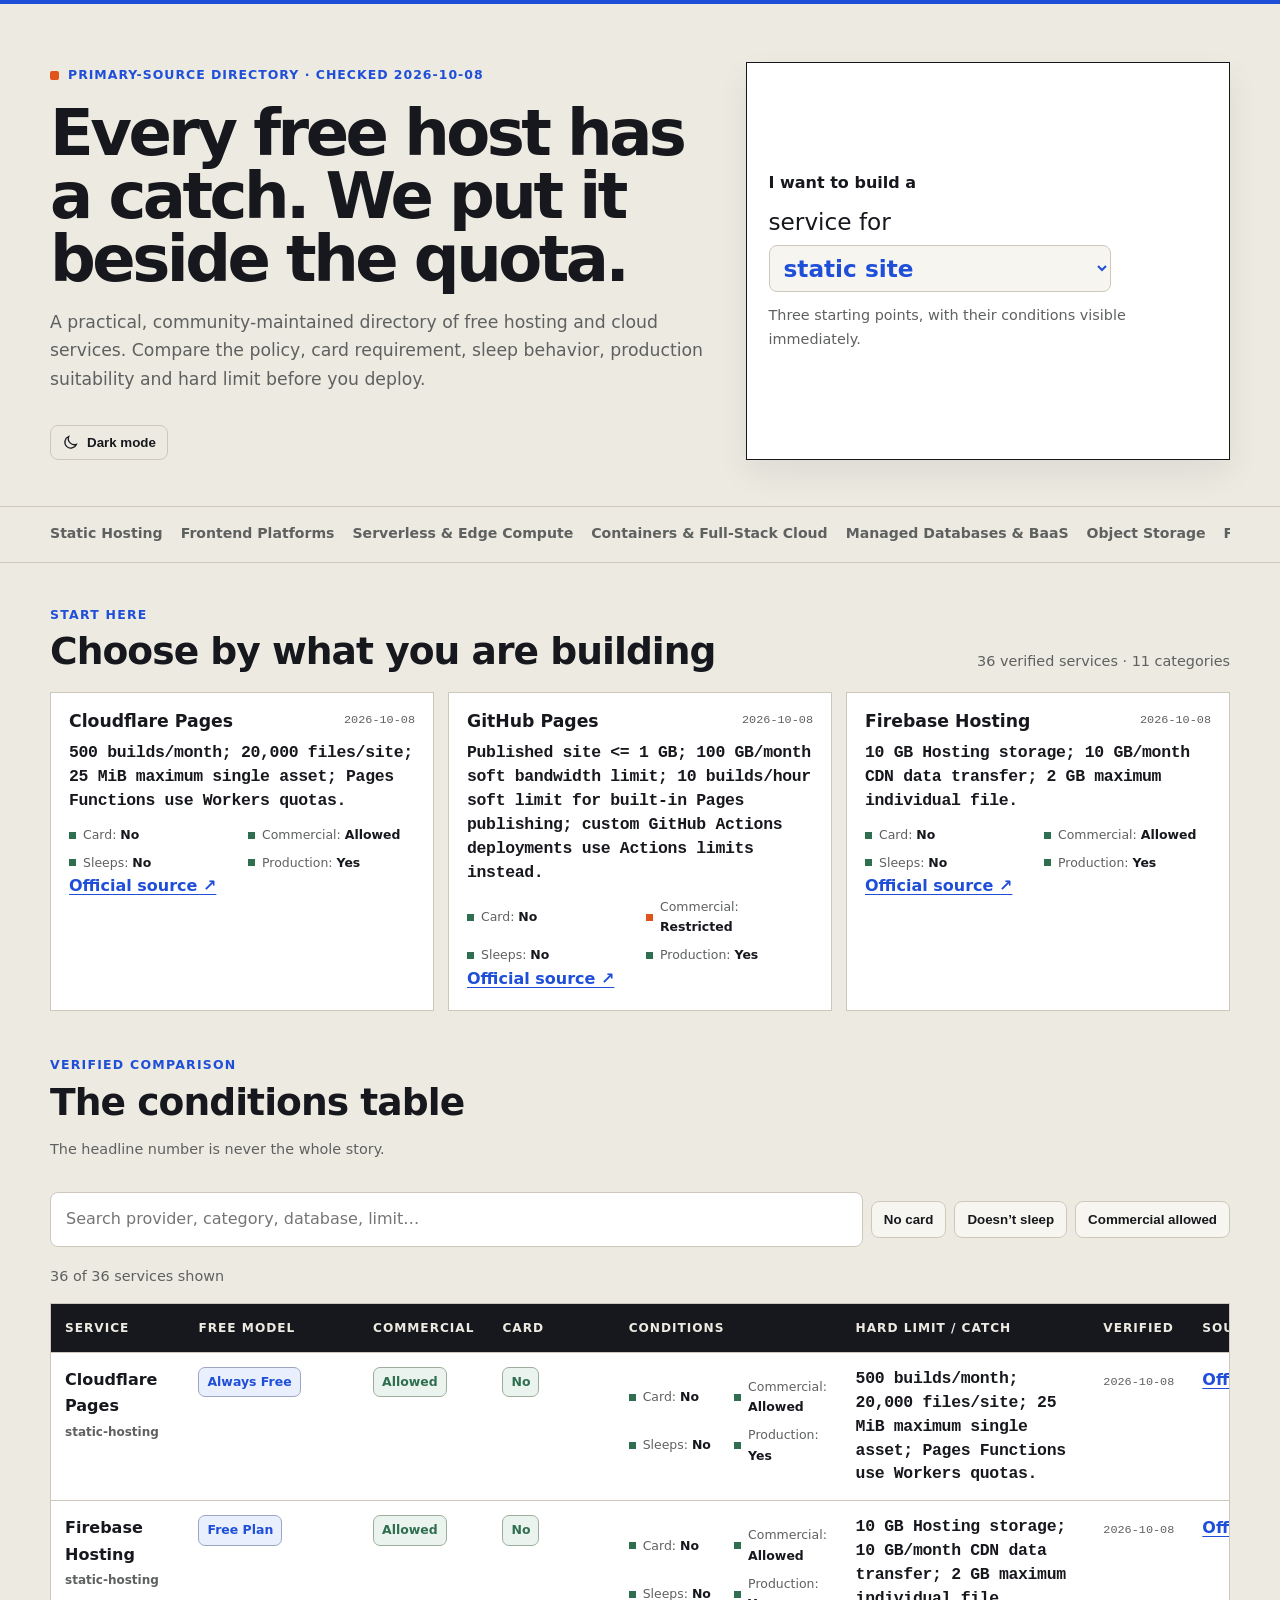
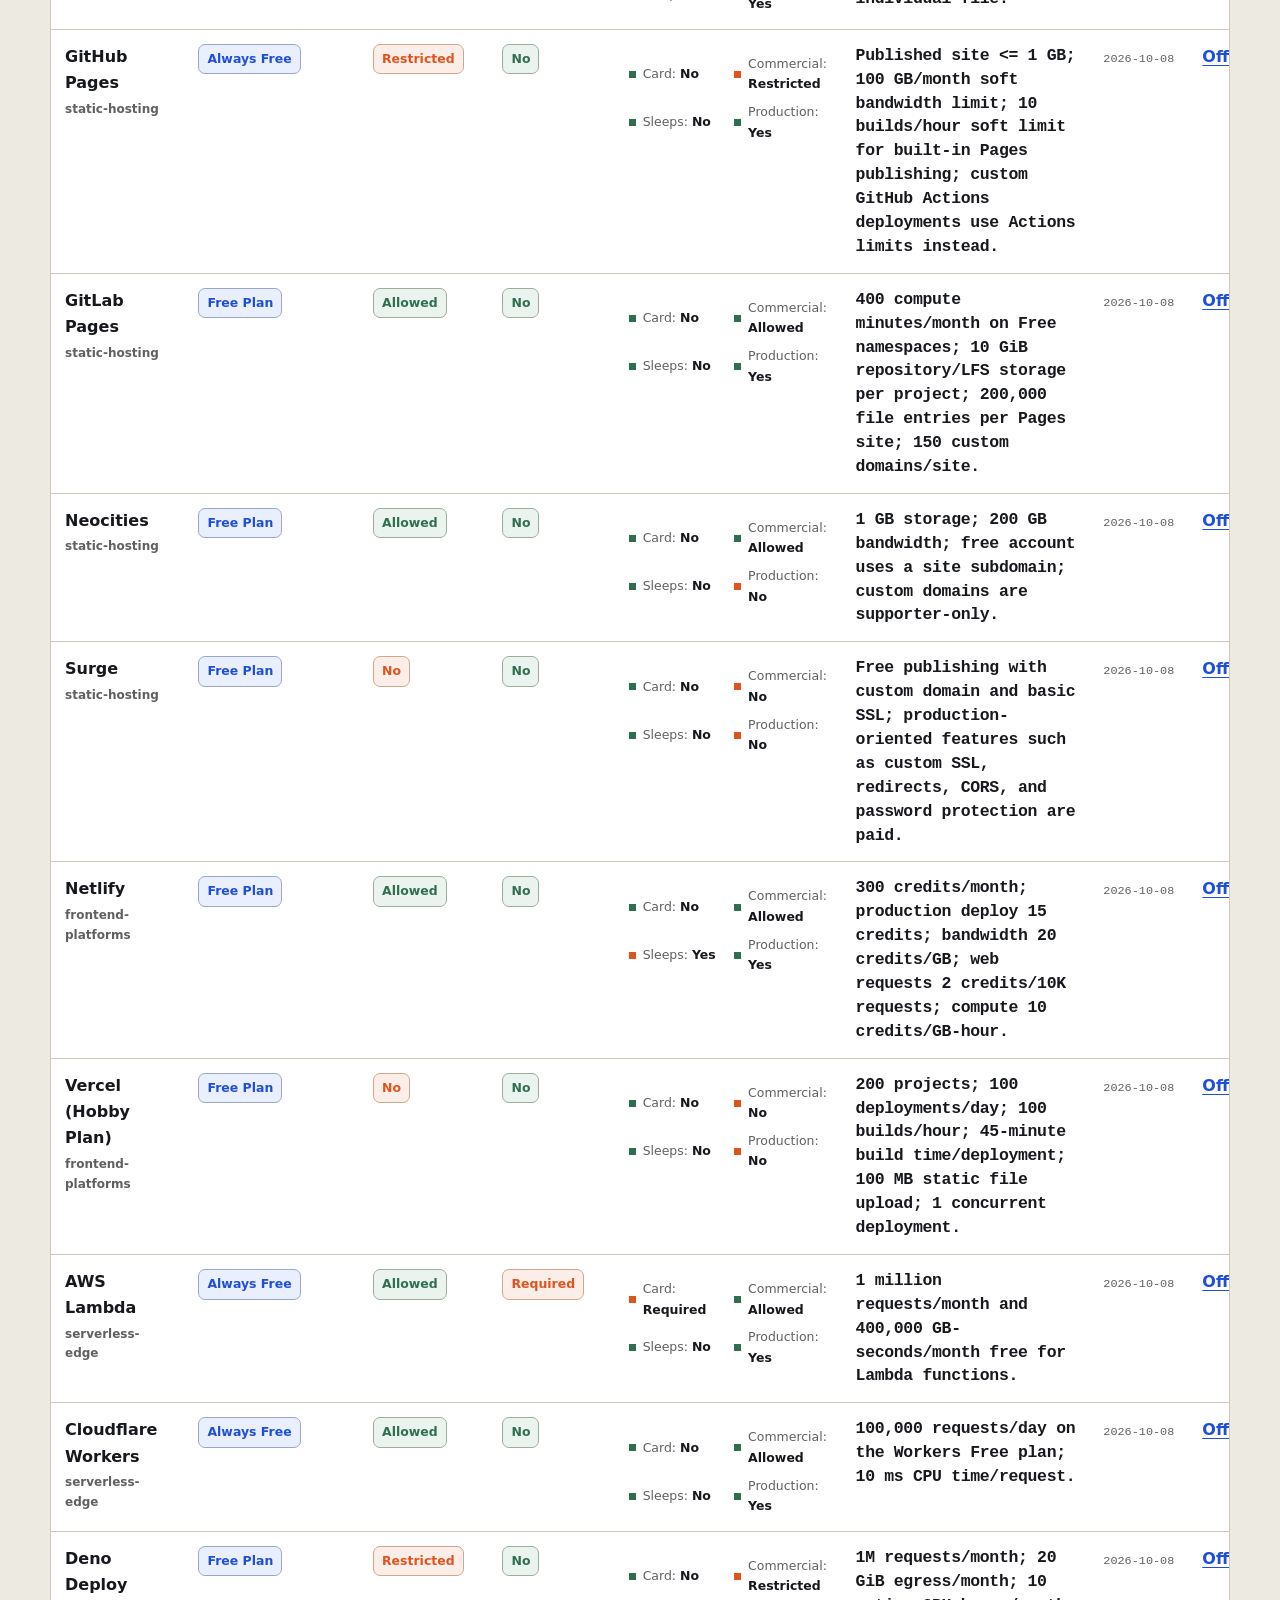
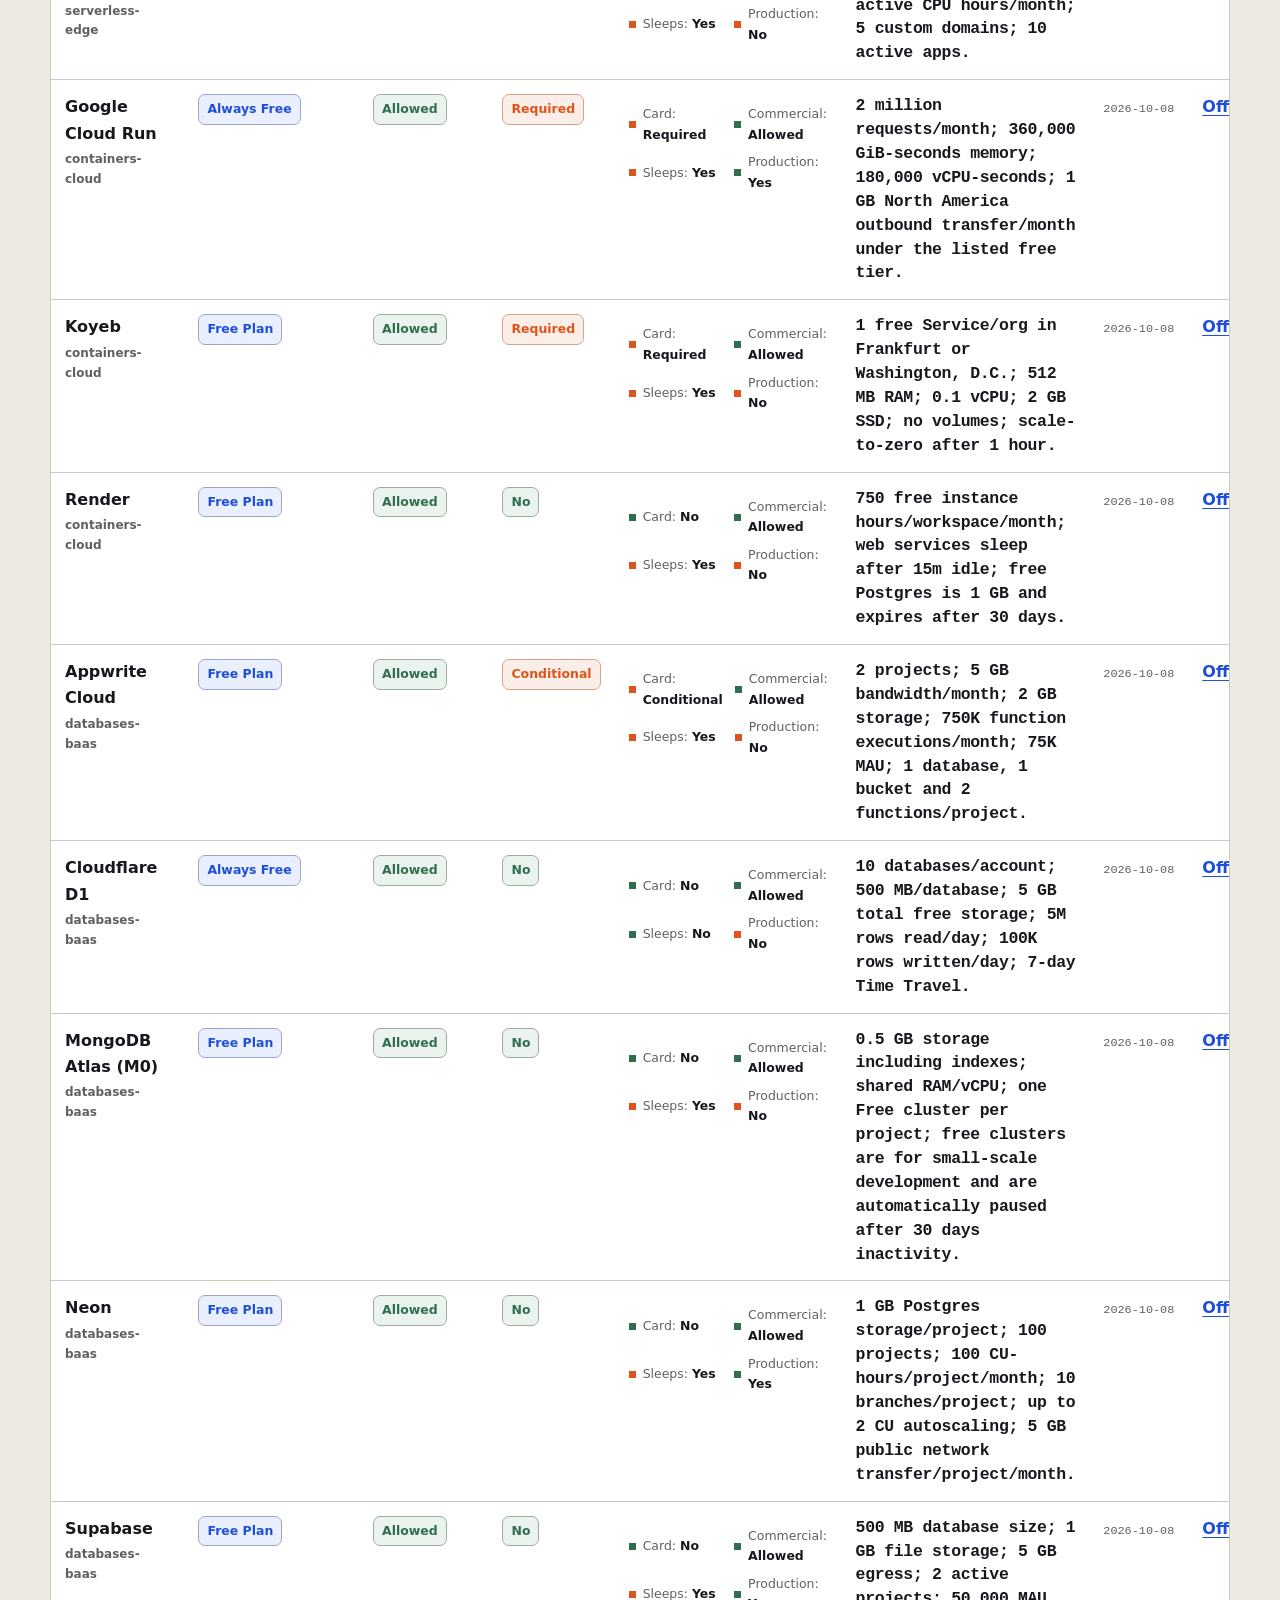
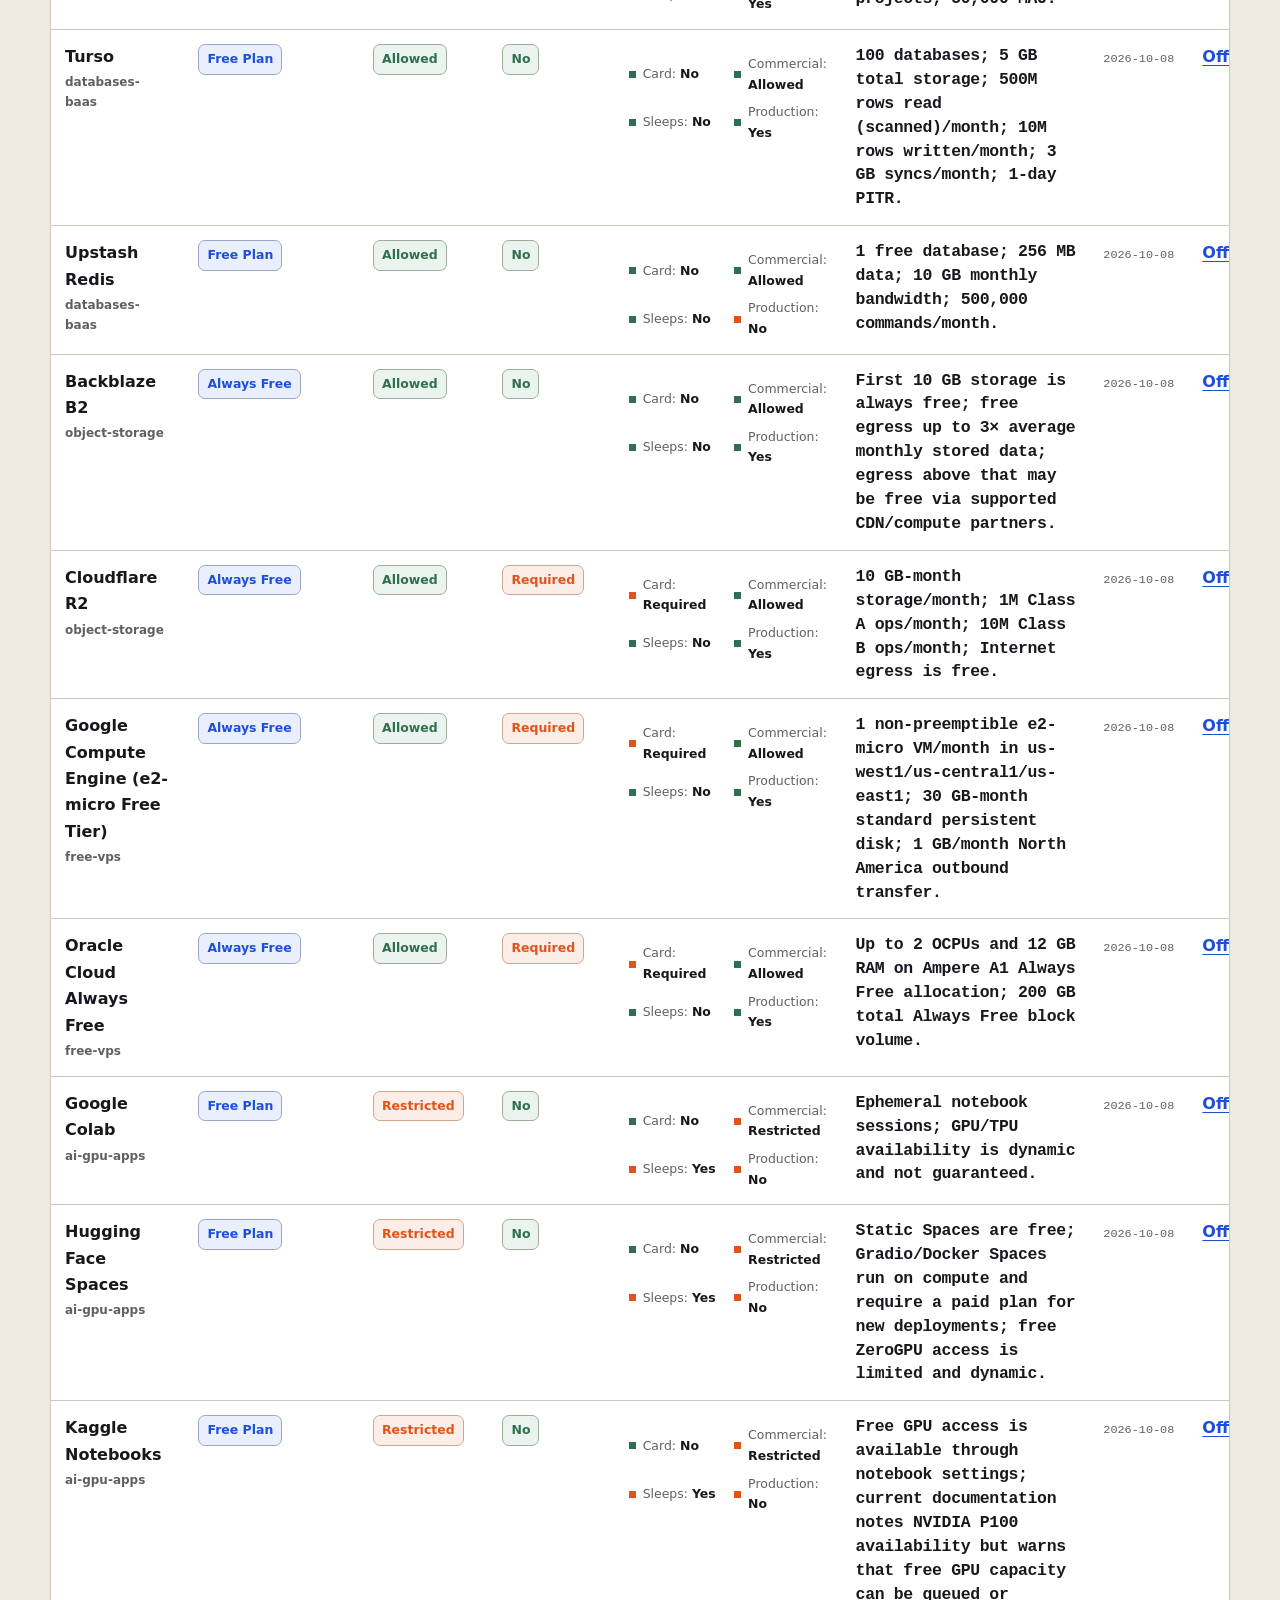
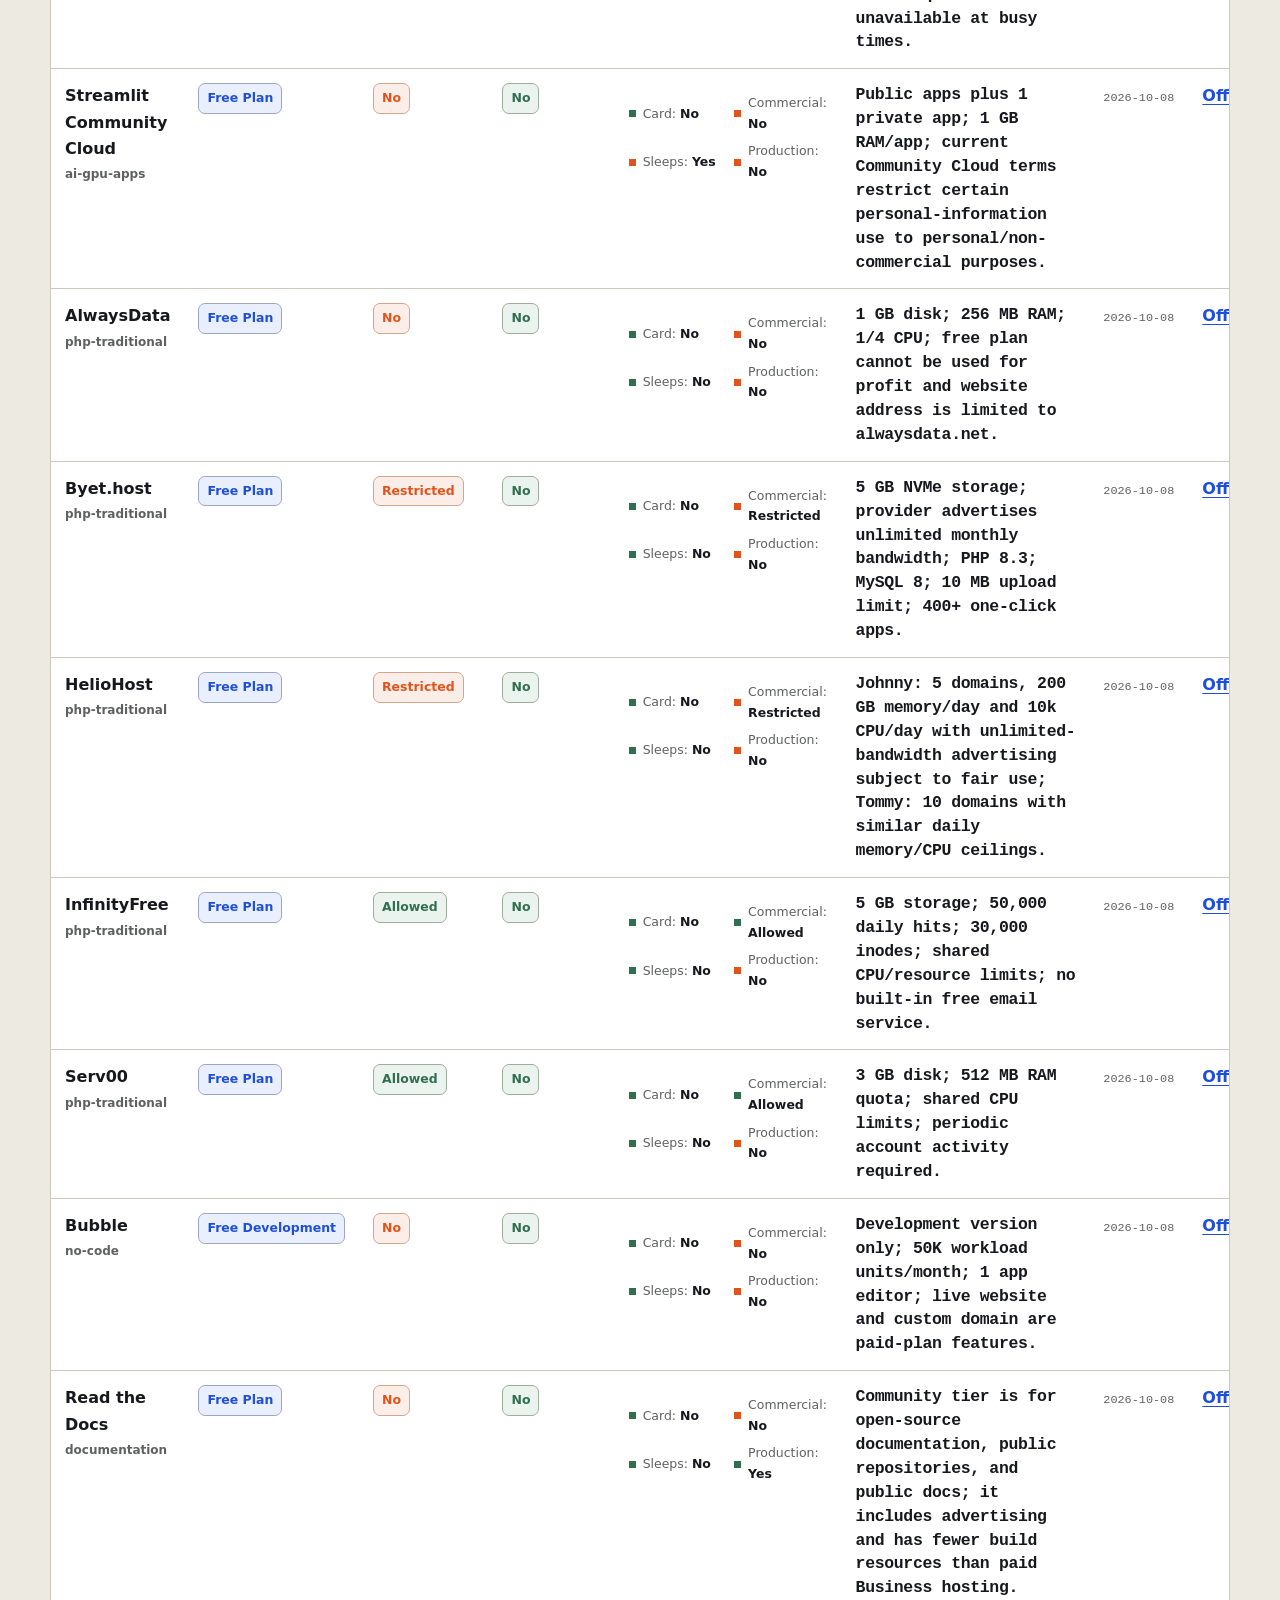
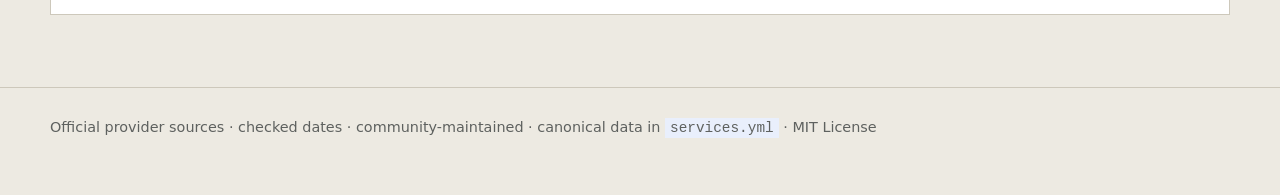
==== commit 3bf2ce82: "free-web-hosting-guide-2.3.0" ====
--- a/site/index.html
+++ b/site/index.html
@@ -4,48 +4,44 @@
 <meta charset="utf-8">
 <meta name="viewport" content="width=device-width,initial-scale=1">
 <title>Free Web Hosting &amp; Cloud 2026 | Verified Free-Tier Directory</title>
-<meta name="description" content="Verified 2026 directory of free web hosting, serverless compute, managed databases, object storage, VPS and AI/data platforms. Limits, commercial policies and signup requirements are shown clearly.">
+<meta name="description" content="Verified 2026 directory of free web hosting, serverless compute, managed databases, object storage, VPS and AI/data platforms. Limits and the catch are shown together.">
 <link rel="canonical" href="https://hamidic911.github.io/free-web-hosting-guide/">
 <link rel="stylesheet" href="style.css">
 </head>
 <body>
-<header class="hero"><div class="container hero-inner">
-<div class="eyebrow">Primary-source directory · Checked October 2026</div>
-<h1>Free Hosting Without the Hype.</h1>
-<p class="lead">A practical, community-maintained directory of genuinely free web hosting and cloud infrastructure. We put the catch beside the quota so you can choose by architecture, policy, and real limits.</p>
-<div class="hero-actions">
-<a class="button primary" href="#matrix">Browse verified services ↓</a>
-<button class="button theme-toggle" id="themeToggle" type="button" aria-label="Toggle color theme">🌙 Dark mode</button>
+<header class="hero"><div class="container hero-grid">
+<div>
+<div class="eyebrow">Primary-source directory · checked 2026-10-08</div>
+<h1>Every free host has a catch. We put it beside the quota.</h1>
+<p class="lead">A practical, community-maintained directory of free hosting and cloud services. Compare the policy, card requirement, sleep behavior, production suitability and hard limit before you deploy.</p>
+<button class="theme-toggle" id="themeToggle" type="button" aria-label="Toggle color theme"></button>
 </div>
+<section class="hero-tool" aria-labelledby="architectureHeading">
+<div id="architectureHeading" class="hero-tool-label">I want to build a</div>
+<div class="architecture-picker"><span>service for</span> <select id="architectureSelect" aria-label="Choose what you want to build"><option value="static">static site</option><option value="wordpress">WordPress / PHP site</option><option value="nextjs">Next.js app</option><option value="api">API</option><option value="docker">Docker app</option><option value="database">database</option><option value="storage">object storage</option><option value="vps">VPS / server</option><option value="ai">AI demo</option><option value="docs">documentation</option><option value="nocode">no-code app</option></select></div>
+<p class="hero-note">Three starting points, with their conditions visible immediately.</p>
+</section>
 </div></header>
 <nav class="nav-wrap"><div class="container nav" aria-label="Categories"><a href="static-hosting.html">Static Hosting</a><a href="frontend-platforms.html">Frontend Platforms</a><a href="serverless-edge.html">Serverless &amp; Edge Compute</a><a href="containers-cloud.html">Containers &amp; Full-Stack Cloud</a><a href="databases-baas.html">Managed Databases &amp; BaaS</a><a href="object-storage.html">Object Storage</a><a href="free-vps.html">Free VPS &amp; Compute</a><a href="ai-gpu-apps.html">AI, GPU &amp; Data Apps</a><a href="php-traditional.html">PHP &amp; Traditional Hosting</a><a href="no-code.html">No-Code App Builders</a><a href="documentation.html">Documentation Hosting</a></div></nav>
 <main class="container">
-<section class="card">
-<div class="section-kicker">Start here</div>
-<h2>Choose the architecture first</h2>
-<p>Then check the commercial policy, card requirement, sleep/reclaim behavior, production suitability and hard limit. A bigger quota is not automatically a better fit.</p>
-<div class="facts">
-<div class="fact"><strong>Coverage</strong><br>36 current services</div>
-<div class="fact"><strong>Static</strong><br>Cloudflare Pages · GitHub Pages · Firebase</div>
-<div class="fact"><strong>Frontend</strong><br>Netlify · Vercel Hobby</div>
-<div class="fact"><strong>Containers</strong><br>Cloud Run · Koyeb · Render</div>
-<div class="fact"><strong>Databases</strong><br>Neon · Supabase · Turso · Atlas</div>
-<div class="fact"><strong>Storage</strong><br>R2 · B2</div>
-<div class="fact"><strong>VPS</strong><br>Oracle · Google Cloud</div>
-<div class="fact"><strong>Docs / No-code</strong><br>Read the Docs · Bubble</div>
-</div>
+<section>
+<div class="section-head"><div><div class="section-kicker">Start here</div><h2>Choose by what you are building</h2></div><div class="meta-line">36 verified services · 11 categories</div></div>
+<div id="recommendationArea" class="architecture-results" aria-live="polite"></div>
 </section>
 <section id="matrix">
-<div class="section-kicker">Verified comparison</div>
-<h2>Service matrix</h2>
-<p id="resultStatus" class="muted small" aria-live="polite">Loading services…</p>
-<div class="tools"><input id="searchInput" type="search" placeholder="Search provider, category, database, limit, policy…" autocomplete="off" aria-label="Search verified services"></div>
-<div class="table-wrap"><table class="matrix"><thead><tr>
-<th>Service</th><th>Category</th><th>Free model</th><th>Card</th><th>Commercial</th><th>Sleeps</th><th>Production</th><th>Hard limit / catch</th><th>Source</th>
-</tr></thead><tbody id="servicesBody"></tbody></table></div>
+<div class="section-head"><div><div class="section-kicker">Verified comparison</div><h2>The conditions table</h2><p class="meta-line">The headline number is never the whole story.</p></div></div>
+<div class="filter-bar">
+<div class="search-wrap"><input id="searchInput" type="search" placeholder="Search provider, category, database, limit…" autocomplete="off" aria-label="Search verified services"></div>
+<button class="filter-btn" type="button" data-filter="no-card">No card</button>
+<button class="filter-btn" type="button" data-filter="no-sleep">Doesn’t sleep</button>
+<button class="filter-btn" type="button" data-filter="commercial">Commercial allowed</button>
+</div>
+<p id="resultStatus" class="meta-line" aria-live="polite">Loading services…</p>
+<div class="table-wrap"><table class="matrix"><thead><tr><th>Service</th><th>Free model</th><th>Commercial</th><th>Card</th><th>Conditions</th><th>Hard limit / catch</th><th>Verified</th><th>Source</th></tr></thead><tbody id="servicesBody"></tbody></table></div>
+<div id="mobileServicesBody" class="mobile-results"></div>
 </section>
 </main>
-<footer><div class="container">Canonical data: <code>services.yml</code> · Last verified: 2026-10-08 · MIT License</div></footer>
+<footer><div class="container">Official provider sources · checked dates · community-maintained · canonical data in <code>services.yml</code> · MIT License</div></footer>
 <script src="app.js"></script>
 </body>
 </html>
--- a/site/style.css
+++ b/site/style.css
@@ -1,66 +1,132 @@
 :root{
-  --bg:#f4f7fb; --bg-soft:#eef3ff; --surface:#ffffff; --surface-2:#f8faff;
-  --text:#172033; --muted:#64748b; --border:#dce4f1;
-  --primary:#4f46e5; --primary-2:#6366f1; --cyan:#0ea5e9; --teal:#10b981;
-  --amber:#f59e0b; --red:#ef4444; --shadow:0 14px 40px rgba(42,58,100,.10);
-  --shadow-soft:0 6px 18px rgba(42,58,100,.07);
+  --paper:#EDEAE2;
+  --ink:#16181D;
+  --blue:#1F4FD8;
+  --trap:#E0541B;
+  --ok:#2F6F4F;
+  --line:#CDC8BB;
+  --surface:#F7F5EF;
+  --surface-strong:#FFFFFF;
+  --muted:#5E615F;
+  --soft-blue:#E9EFFC;
+  --soft-trap:#FBEDE7;
+  --soft-ok:#EAF3ED;
+  --focus:rgba(31,79,216,.22);
+  --shadow:0 14px 30px rgba(22,24,29,.07);
 }
 html[data-theme="dark"]{
-  --bg:#0b1220; --bg-soft:#101a2d; --surface:#111b30; --surface-2:#0e1729;
-  --text:#edf2ff; --muted:#aab8d1; --border:#24324d;
-  --primary:#818cf8; --primary-2:#6366f1; --cyan:#38bdf8; --teal:#34d399;
-  --amber:#fbbf24; --red:#fb7185; --shadow:0 18px 45px rgba(0,0,0,.28); --shadow-soft:0 8px 22px rgba(0,0,0,.20);
+  --paper:#14171B;
+  --ink:#F4F3EE;
+  --blue:#7EA2FF;
+  --trap:#FF8A55;
+  --ok:#73B18D;
+  --line:#32363D;
+  --surface:#1B1F24;
+  --surface-strong:#20252B;
+  --muted:#B5B7B4;
+  --soft-blue:#202A3D;
+  --soft-trap:#3A251D;
+  --soft-ok:#1C3025;
+  --focus:rgba(126,162,255,.25);
+  --shadow:0 16px 34px rgba(0,0,0,.24);
 }
 *{box-sizing:border-box}
 html{scroll-behavior:smooth}
-body{margin:0;background:linear-gradient(180deg,var(--bg) 0%,var(--bg-soft) 44%,var(--bg) 100%);color:var(--text);font:16px/1.65 ui-sans-serif,system-ui,-apple-system,BlinkMacSystemFont,"Segoe UI",Roboto,sans-serif;min-height:100vh}
-body::before{content:"";position:fixed;inset:-25vh -10vw auto auto;width:55vw;height:55vw;background:radial-gradient(circle,rgba(99,102,241,.13),transparent 62%);pointer-events:none;z-index:-1}
-body::after{content:"";position:fixed;inset:auto auto -25vh -15vw;width:55vw;height:55vw;background:radial-gradient(circle,rgba(14,165,233,.10),transparent 64%);pointer-events:none;z-index:-1}
-a{color:var(--primary);text-decoration:none} a:hover{text-decoration:underline}
-.container{width:min(1240px,calc(100% - 36px));margin:auto}
-.hero{position:relative;overflow:hidden;padding:72px 0 54px;background:linear-gradient(135deg,#312e81 0%,#4f46e5 38%,#0ea5e9 100%);color:#fff;box-shadow:0 18px 50px rgba(49,46,129,.22)}
-.hero::after{content:"";position:absolute;right:-8%;top:-55%;width:48vw;height:48vw;border-radius:50%;background:radial-gradient(circle,rgba(255,255,255,.22),transparent 66%)}
-.hero-inner{position:relative;z-index:1}
-.eyebrow{display:inline-flex;align-items:center;gap:8px;padding:7px 12px;border:1px solid rgba(255,255,255,.22);background:rgba(255,255,255,.12);backdrop-filter:blur(8px);border-radius:999px;font-size:.82rem;font-weight:700;letter-spacing:.02em}
-.eyebrow::before{content:"";width:8px;height:8px;border-radius:50%;background:#34d399;box-shadow:0 0 0 5px rgba(52,211,153,.15)}
-h1{font-size:clamp(2.25rem,5vw,4.25rem);line-height:1.02;letter-spacing:-.04em;margin:.25em 0 .18em;max-width:920px}
-h2{line-height:1.18;letter-spacing:-.02em}
-.lead{color:rgba(255,255,255,.88);max-width:920px;font-size:1.12rem}
-.hero-actions{display:flex;flex-wrap:wrap;gap:10px;margin-top:24px}
-.button{display:inline-flex;align-items:center;justify-content:center;gap:8px;border-radius:12px;padding:10px 15px;font-weight:700;text-decoration:none;border:1px solid rgba(255,255,255,.22);background:rgba(255,255,255,.12);color:#fff;backdrop-filter:blur(8px);cursor:pointer}
-.button:hover{background:rgba(255,255,255,.20);text-decoration:none}
-.button.primary{background:#fff;color:#3730a3;border-color:#fff}
-.theme-toggle{cursor:pointer}
-.nav-wrap{position:sticky;top:0;z-index:10;background:color-mix(in srgb,var(--surface) 88%,transparent);backdrop-filter:blur(14px);border-bottom:1px solid var(--border)}
-.nav{display:flex;flex-wrap:wrap;gap:9px;padding:14px 0}
-.nav a{border:1px solid var(--border);background:var(--surface);border-radius:999px;padding:7px 12px;text-decoration:none;color:var(--text);font-size:.9rem;font-weight:600;box-shadow:0 2px 8px rgba(31,41,55,.04)}
-.nav a:hover{border-color:var(--primary);color:var(--primary);transform:translateY(-1px)}
-main{padding:34px 0 70px}
-.section-kicker{color:var(--primary);font-size:.82rem;font-weight:800;text-transform:uppercase;letter-spacing:.08em}
-.card{background:var(--surface);border:1px solid var(--border);border-radius:20px;padding:24px;margin:18px 0;box-shadow:var(--shadow-soft);transition:transform .18s ease,box-shadow .18s ease}
-.card:hover{box-shadow:var(--shadow);transform:translateY(-1px)}
-.facts{display:grid;grid-template-columns:repeat(auto-fit,minmax(175px,1fr));gap:11px;margin:16px 0}
-.fact{background:linear-gradient(180deg,var(--surface-2),var(--surface));border:1px solid var(--border);padding:12px 14px;border-radius:14px}
-.fact strong{display:block;color:var(--text);font-size:.87rem}
-.tools{display:flex;gap:12px;flex-wrap:wrap;margin:18px 0}
-.tools input{flex:1;min-width:260px;background:var(--surface);color:var(--text);border:1px solid var(--border);border-radius:14px;padding:14px 16px;box-shadow:var(--shadow-soft);outline:none}
-.tools input:focus{border-color:var(--primary);box-shadow:0 0 0 4px color-mix(in srgb,var(--primary) 15%,transparent)}
-.table-wrap{overflow:auto;border:1px solid var(--border);border-radius:18px;background:var(--surface);box-shadow:var(--shadow-soft)}
-.matrix{width:100%;border-collapse:separate;border-spacing:0;min-width:1120px;background:var(--surface)}
-th,td{border-bottom:1px solid var(--border);padding:13px 14px;text-align:left;vertical-align:top}
-th{background:linear-gradient(135deg,#eef2ff,#eff6ff);color:#27324b;position:sticky;top:0;z-index:1;font-size:.83rem;text-transform:uppercase;letter-spacing:.05em}
-html[data-theme="dark"] th{background:linear-gradient(135deg,#17213a,#10233a);color:#dbe6ff}
+body{margin:0;background:var(--paper);color:var(--ink);font:16px/1.65 ui-sans-serif,"Space Grotesk","Arial Narrow",Aptos,system-ui,sans-serif;min-height:100vh}
+body::before{content:"";display:block;height:4px;background:var(--blue)}
+a{color:var(--blue);text-underline-offset:3px}
+a:hover{color:var(--ink)}
+a:focus-visible,button:focus-visible,input:focus-visible,select:focus-visible{outline:3px solid var(--focus);outline-offset:3px}
+.container{width:min(1180px,calc(100% - 32px));margin-inline:auto}
+.hero{padding:58px 0 46px;border-bottom:1px solid var(--line);background:var(--paper)}
+.hero-grid{display:grid;grid-template-columns:minmax(0,1.15fr) minmax(340px,.85fr);gap:40px;align-items:end}
+.eyebrow{display:inline-flex;align-items:center;gap:9px;color:var(--blue);font-size:.78rem;font-weight:800;letter-spacing:.08em;text-transform:uppercase}
+.eyebrow::before{content:"";width:9px;height:9px;background:var(--trap);display:inline-block;border-radius:2px}
+h1{font-size:clamp(2.45rem,5vw,5.2rem);line-height:.98;letter-spacing:-.055em;margin:.22em 0 .22em;max-width:900px}
+h2{line-height:1.15;letter-spacing:-.025em}
+.lead{font-size:1.08rem;max-width:760px;color:var(--muted)}
+.hero-tool{border:1px solid var(--ink);background:var(--surface-strong);padding:22px;box-shadow:var(--shadow);align-self:stretch;display:flex;flex-direction:column;justify-content:center}
+.hero-tool-label{font-weight:800;margin-bottom:10px}
+.architecture-picker{display:flex;flex-wrap:wrap;gap:8px;align-items:center;font-size:clamp(1.15rem,2vw,1.45rem);line-height:1.35}
+.architecture-picker select{font:inherit;font-weight:800;color:var(--blue);background:var(--surface);border:1px solid var(--line);padding:8px 34px 8px 10px;border-radius:8px}
+.hero-note{color:var(--muted);font-size:.9rem;margin:12px 0 0}
+.theme-toggle{margin-top:14px;align-self:flex-start;display:inline-flex;align-items:center;gap:8px;border:1px solid var(--line);background:var(--paper);color:var(--ink);padding:8px 11px;border-radius:8px;font-weight:700;cursor:pointer}
+.icon{width:17px;height:17px;display:inline-block;flex:none}
+.nav-wrap{position:sticky;top:0;z-index:20;background:color-mix(in srgb,var(--paper) 93%,transparent);backdrop-filter:blur(10px);border-bottom:1px solid var(--line)}
+.nav{display:flex;gap:18px;overflow:auto;padding:12px 0;scrollbar-width:thin}
+.nav a{white-space:nowrap;text-decoration:none;color:var(--muted);font-size:.88rem;font-weight:700;padding-block:3px;border-bottom:2px solid transparent}
+.nav a:hover{color:var(--blue);border-color:var(--blue)}
+main{padding:42px 0 72px}
+.section-kicker{color:var(--blue);font-size:.78rem;font-weight:900;text-transform:uppercase;letter-spacing:.1em}
+.section-head{display:flex;justify-content:space-between;gap:20px;align-items:end;margin-bottom:14px}
+.section-head h2{margin:5px 0 0;font-size:clamp(1.7rem,3vw,2.35rem)}
+.meta-line{color:var(--muted);font-size:.9rem}
+.architecture-results{display:grid;grid-template-columns:repeat(3,minmax(0,1fr));gap:14px;margin:18px 0 44px}
+.condition-card{background:var(--surface-strong);border:1px solid var(--line);padding:18px;position:relative;min-height:190px}
+.condition-card::before{content:"";position:absolute;inset-block:0 auto 0;inset-inline-start:0;width:4px;background:var(--ok)}
+.condition-card.has-trap::before{background:var(--trap)}
+.condition-top{display:flex;justify-content:space-between;gap:10px;align-items:start;margin-bottom:10px}
+.condition-top h3{margin:0;font-size:1.08rem;line-height:1.2}
+.micro{font-size:.74rem;color:var(--muted);font-family:"JetBrains Mono","IBM Plex Mono","Cascadia Mono",monospace;white-space:nowrap}
+.limit{font:800 1.03rem/1.45 "JetBrains Mono","IBM Plex Mono","Cascadia Mono",monospace;letter-spacing:-.02em;margin:8px 0 12px}
+.conditions{display:grid;grid-template-columns:1fr 1fr;gap:7px 12px;margin-top:10px}
+.condition-line{font-size:.78rem;color:var(--muted);display:flex;gap:7px;align-items:center}
+.condition-dot{width:7px;height:7px;background:var(--ok);flex:none}
+.condition-line.alert .condition-dot{background:var(--trap)}
+.condition-line strong{color:var(--ink)}
+.filter-bar{display:flex;gap:8px;flex-wrap:wrap;align-items:center;margin:16px 0 18px}
+.search-wrap{flex:1;min-width:260px;position:relative}
+.search-wrap input{width:100%;background:var(--surface-strong);border:1px solid var(--line);color:var(--ink);padding:13px 15px;border-radius:8px;font:inherit}
+.filter-btn{border:1px solid var(--line);background:var(--surface);color:var(--ink);padding:10px 12px;border-radius:8px;font-weight:800;cursor:pointer}
+.filter-btn.active{border-color:var(--blue);background:var(--soft-blue);color:var(--blue)}
+.filter-btn:hover{border-color:var(--blue)}
+.table-wrap{overflow:auto;border:1px solid var(--line);background:var(--surface-strong)}
+.matrix{width:100%;border-collapse:separate;border-spacing:0;min-width:1080px}
+th,td{border-bottom:1px solid var(--line);padding:14px 14px;text-align:left;vertical-align:top}
+th{background:var(--ink);color:var(--paper);font-size:.76rem;letter-spacing:.08em;text-transform:uppercase;position:sticky;top:0;z-index:1}
 tr:last-child td{border-bottom:0}
-tbody tr:hover td{background:color-mix(in srgb,var(--primary) 4%,var(--surface))}
-.badge{display:inline-flex;align-items:center;border:1px solid var(--border);border-radius:999px;padding:4px 9px;font-size:.82rem;background:var(--surface-2);font-weight:700}
-.badge.success,.policy-allowed{color:#047857;background:#ecfdf5;border-color:#a7f3d0}.badge.warning,.policy-restricted{color:#a16207;background:#fffbeb;border-color:#fde68a}.badge.danger,.policy-no{color:#b91c1c;background:#fef2f2;border-color:#fecaca}
-html[data-theme="dark"] .badge.success,html[data-theme="dark"] .policy-allowed{color:#6ee7b7;background:#07362a;border-color:#0f6b54}html[data-theme="dark"] .badge.warning,html[data-theme="dark"] .policy-restricted{color:#fcd34d;background:#3b2b08;border-color:#70520a}html[data-theme="dark"] .badge.danger,html[data-theme="dark"] .policy-no{color:#fda4af;background:#43131b;border-color:#6f2432}
-.status-yes{color:#047857;font-weight:800}.status-no{color:#b91c1c;font-weight:800}
-.muted{color:var(--muted)}.small{font-size:.92rem}
-.notice{border-left:4px solid var(--amber)}
-footer{border-top:1px solid var(--border);padding:28px 0 55px;color:var(--muted)}
-code{background:color-mix(in srgb,var(--primary) 8%,var(--surface));padding:3px 6px;border-radius:7px}
-.category-header{margin-bottom:24px}.category-header h1{color:var(--text);margin-bottom:.15em}.category-header .lead{color:var(--muted)}
-.pill-row{display:flex;flex-wrap:wrap;gap:8px;margin-top:16px}
-@media (max-width:800px){.container{width:min(100% - 22px,1240px)}.hero{padding:52px 0 42px}.nav{overflow-x:auto;flex-wrap:nowrap;padding-bottom:12px}.nav a{white-space:nowrap}.card{padding:18px;border-radius:16px}.matrix{min-width:980px}}
-@media (prefers-reduced-motion:reduce){*{scroll-behavior:auto!important;transition:none!important}.card,.nav a:hover{transform:none}}
+tbody tr:hover td{background:color-mix(in srgb,var(--blue) 3%,var(--surface-strong))}
+.service-name{font-weight:900}
+.service-name small{display:block;color:var(--muted);font-size:.75rem;font-weight:700;margin-top:3px}
+.badge{display:inline-flex;align-items:center;gap:6px;border:1px solid var(--line);background:var(--surface);padding:4px 8px;border-radius:7px;font-size:.78rem;font-weight:800;white-space:nowrap}
+.badge.ok{color:var(--ok);background:var(--soft-ok);border-color:color-mix(in srgb,var(--ok) 30%,var(--line))}
+.badge.trap{color:var(--trap);background:var(--soft-trap);border-color:color-mix(in srgb,var(--trap) 30%,var(--line))}
+.badge.blue{color:var(--blue);background:var(--soft-blue);border-color:color-mix(in srgb,var(--blue) 28%,var(--line))}
+.source-link{font-weight:800;white-space:nowrap}
+.mono{font-family:"JetBrains Mono","IBM Plex Mono","Cascadia Mono",monospace}
+.mobile-results{display:none}
+.card{border:1px solid var(--line);background:var(--surface-strong);padding:22px;margin:18px 0;box-shadow:var(--shadow)}
+.card h2{margin-top:0}
+.facts{display:grid;grid-template-columns:repeat(auto-fit,minmax(170px,1fr));gap:9px;margin:15px 0}
+.fact{border:1px solid var(--line);background:var(--surface);padding:10px 12px}
+.fact strong{display:block;font-size:.78rem;text-transform:uppercase;letter-spacing:.05em}
+footer{border-top:1px solid var(--line);padding:28px 0 55px;color:var(--muted);font-size:.9rem}
+code{font-family:"JetBrains Mono","IBM Plex Mono","Cascadia Mono",monospace;background:var(--soft-blue);padding:2px 5px}
+.category-header{padding-bottom:26px;border-bottom:1px solid var(--line)}
+.category-header h1{margin-bottom:.12em}
+.category-header .lead{max-width:800px}
+.trap-note{border-inline-start:4px solid var(--trap);padding:10px 13px;background:var(--soft-trap);margin:16px 0}
+@media (max-width:900px){
+  .hero-grid{grid-template-columns:1fr;gap:22px}
+  .architecture-results{grid-template-columns:1fr}
+  .hero{padding:46px 0 34px}
+}
+@media (max-width:800px){
+  .container{width:min(100% - 22px,1180px)}
+  .hero h1{font-size:clamp(2.35rem,12vw,4rem)}
+  .section-head{display:block}
+  .table-wrap{display:none}
+  .mobile-results{display:grid;gap:12px}
+  .mobile-card{background:var(--surface-strong);border:1px solid var(--line);padding:17px;position:relative}
+  .mobile-card::before{content:"";position:absolute;inset-block:0;inset-inline-start:0;width:4px;background:var(--ok)}
+  .mobile-card.has-trap::before{background:var(--trap)}
+  .mobile-head{display:flex;justify-content:space-between;gap:12px;align-items:start}
+  .mobile-name{font-weight:900;line-height:1.25}
+  .mobile-category{font-size:.75rem;color:var(--muted);margin-top:3px}
+  .mobile-limit{font:800 .96rem/1.5 "JetBrains Mono","IBM Plex Mono","Cascadia Mono",monospace;margin:13px 0}
+  .mobile-conditions{display:grid;grid-template-columns:1fr 1fr;gap:7px;margin-bottom:12px}
+  .mobile-condition{font-size:.78rem;border:1px solid var(--line);padding:7px 8px;background:var(--surface)}
+  .mobile-condition.alert{border-color:color-mix(in srgb,var(--trap) 35%,var(--line));background:var(--soft-trap)}
+  .mobile-source{font-size:.8rem;font-weight:800}
+}
+@media (prefers-reduced-motion:reduce){html{scroll-behavior:auto}}
